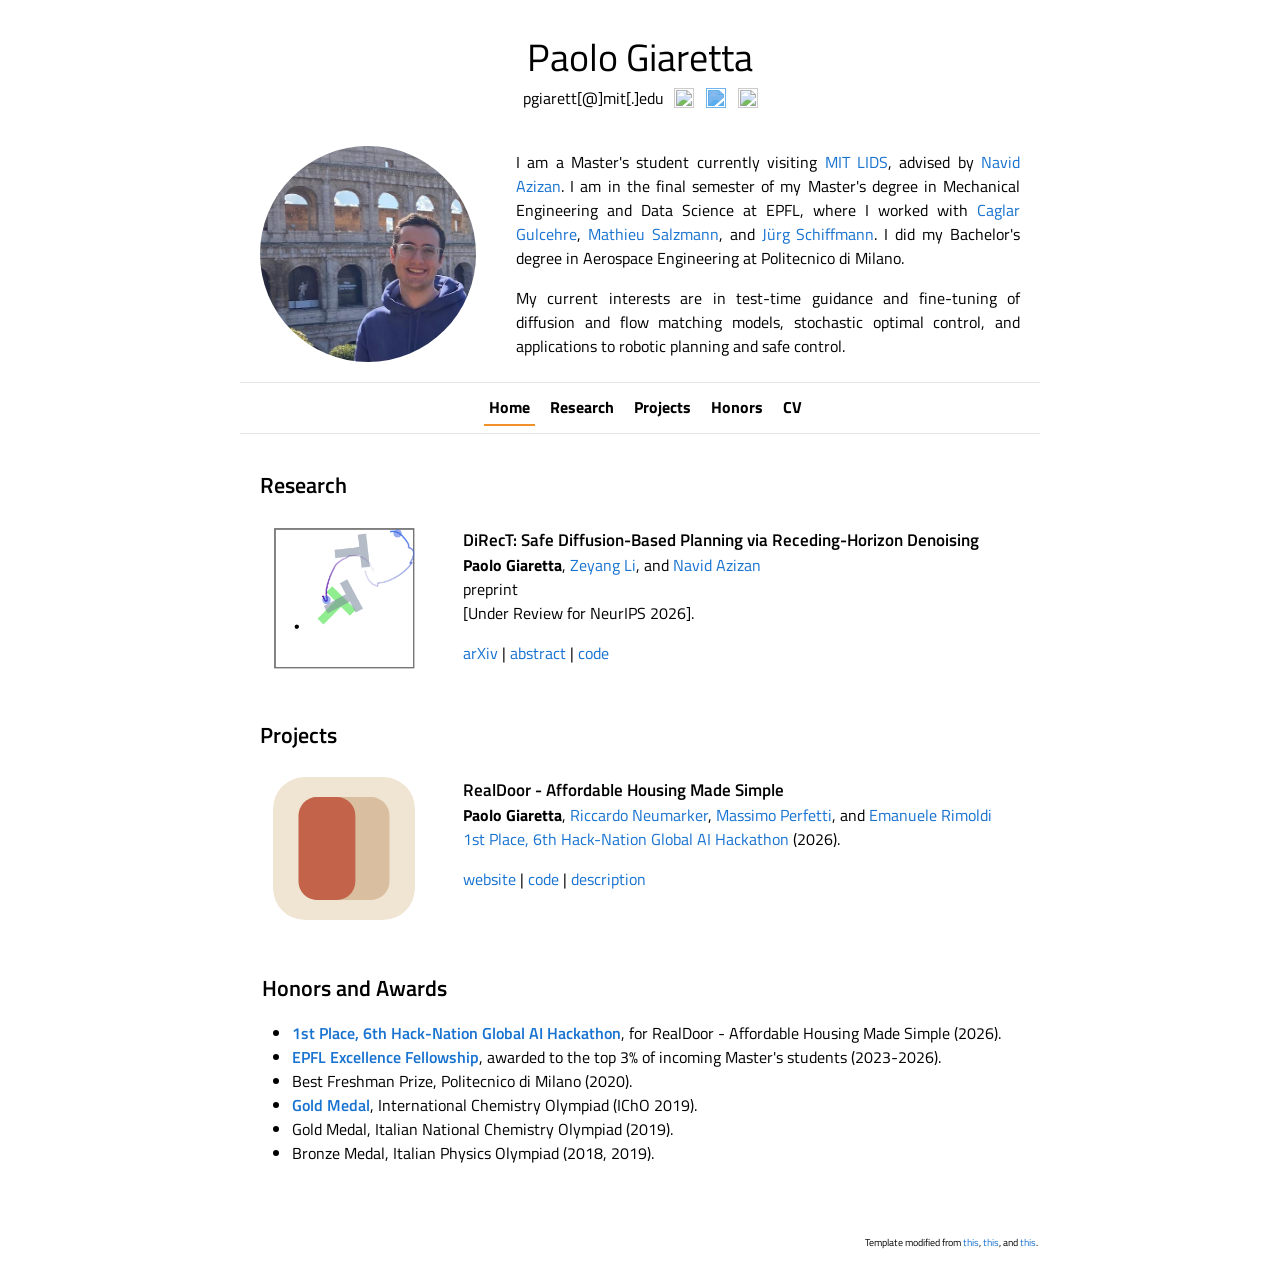
==== index.html @ bb40acdf "Added Projects instead of Homeworks; added the RealDoor project." ====
<!DOCTYPE HTML PUBLIC "-//W3C//DTD HTML 4.01 Transitional//EN">
<html>

<head>
  <meta name="generator" content="HTML Tidy for Linux/x86 (vers 11 February 2007), see www.w3.org">
  <link rel="icon" type="image/x-icon" href="images/hexagon.ico?v=2">
  <script type="text/javascript" src="js/gtag.js"></script>
  <script type="text/javascript" src="js/hidebib.js"></script>
  <title>Paolo Giaretta</title>
  <meta http-equiv="Content-Type" content="text/html; charset=utf-8">
  <link href="css/styles.css?v=2" rel="stylesheet" type="text/css">
  <link href="css/narrow_main.css?v=2" rel="stylesheet" type="text/css">
  <link href='https://fonts.googleapis.com/css?family=Titillium+Web:400,600,400italic,600italic,300,300italic' rel='stylesheet' type='text/css'>
</head>

<body>
<table style="width:100%;max-width:840px;" border="0" align="center" cellspacing="0" cellpadding="20">
  <tr><td>

<section class="home" id="home">
<table class="hero-table" align="center" border="0" cellspacing="0" cellpadding="20">
  <p class="hero-header" width="100%" align="center">
    <pageheading>Paolo Giaretta</pageheading><br>
    <span class="contact-row">
      <font id="email" style="display:inline;">
        pgiarett[@]mit[.]edu
      </font>
      <span class="contact-links">
        <a href="https://github.com/GiarettaPaolo" target="_blank" aria-label="GitHub">
          <img class="contact-icon" src="https://cdn.simpleicons.org/github/181717" alt="GitHub">
        </a>
        <a href="https://www.linkedin.com/in/paologiaretta/" target="_blank" aria-label="LinkedIn">
          <img class="contact-icon" src="https://cdn.jsdelivr.net/npm/simple-icons@v13/icons/linkedin.svg" alt="LinkedIn">
        </a>
        <a href="https://scholar.google.com/citations?user=9UGtLK4AAAAJ&amp;hl=en&amp;inst=4757196112871156912&amp;oi=ao" target="_blank" aria-label="Google Scholar">
          <img class="contact-icon" src="https://cdn.simpleicons.org/googlescholar/4285F4" alt="Google Scholar">
        </a>
      </span>
    </span>
  </p>
  <tr>
    <td width="32%" valign="middle" align="center">
      <div class="hero-side">
        <div class="avatar" role="img" aria-label="Paolo Giaretta"></div>
        <div class="hero-links-mobile">
          <a href="https://github.com/GiarettaPaolo" target="_blank" aria-label="GitHub">
            <img class="contact-icon" src="https://cdn.simpleicons.org/github/181717" alt="GitHub">
          </a>
          <a href="https://www.linkedin.com/in/paologiaretta/" target="_blank" aria-label="LinkedIn">
            <img class="contact-icon" src="https://cdn.jsdelivr.net/npm/simple-icons@v13/icons/linkedin.svg" alt="LinkedIn">
          </a>
          <a href="https://scholar.google.com/citations?user=9UGtLK4AAAAJ&amp;hl=en&amp;inst=4757196112871156912&amp;oi=ao" target="_blank" aria-label="Google Scholar">
            <img class="contact-icon" src="https://cdn.simpleicons.org/googlescholar/4285F4" alt="Google Scholar">
          </a>
        </div>
      </div>
    </td>
    <td class="hero-copy" width="68%" valign="middle" align="justify">
      <p>I am a Master's student currently visiting <a href="https://lids.mit.edu/" target="_blank">MIT LIDS</a>, advised by <a href="https://azizan.mit.edu/index.html" target="_blank">Navid Azizan</a>. I am in the final semester of my Master's degree in Mechanical Engineering and Data Science at EPFL, where I worked with <a href="https://www.caglar.ai/" target="_blank">Caglar Gulcehre</a>, <a href="https://scholar.google.com/citations?user=n-B0jr4AAAAJ&amp;hl=en&amp;inst=4757196112871156912" target="_blank">Mathieu Salzmann</a>, and <a href="https://scholar.google.com/citations?user=UR7U7YkAAAAJ&amp;hl=de&amp;inst=4757196112871156912" target="_blank">Jürg Schiffmann</a>. I did my Bachelor's degree in Aerospace Engineering at Politecnico di Milano.</p>
      <p>My current interests are in test-time guidance and fine-tuning of diffusion and flow matching models, stochastic optimal control, and applications to robotic planning and safe control.</p>
    </td>
  </tr>
</table>
</section>

<div id="navbar_outer">
<div id="navbar_tab">
<ul id="navbar">
  <li><a class="home_nav active" href="#home" onclick="make_active('home')">Home</a></li>
  <li><a class="research_nav" href="#research" onclick="make_active('research')">Research</a></li>
  <li><a class="projects_nav" href="#projects" onclick="make_active('projects')">Projects</a></li>
  <li><a class="honor_nav" href="#honor" onclick="make_active('honor')">Honors</a></li>
  <li><a href="https://raw.githubusercontent.com/GiarettaPaolo/CV/main/main.pdf" target="_blank">CV</a></li>
</ul></div></div>
<br>

<section class="research" id="research">
<table width="100%" align="center" border="0" cellspacing="0" cellpadding="10">
  <tr><td><sectionheading>&nbsp;&nbsp;Research</sectionheading></td></tr>
</table>
<table width="100%" align="center" border="0" cellspacing="0" cellpadding="15">
  <tr class="project-entry">
    <td class="project-media-cell" width="26%" valign="top" align="center">
      <a class="project-visual" href="https://arxiv.org/abs/2606.15359" target="_blank" aria-label="DiRecT visual preview">
        <img class="project-visual-image" src="research/direct/direct-pusht-still.png" data-still-src="research/direct/direct-pusht-still.png" data-hover-src="research/direct/direct-pusht-hover.gif" alt="DiRecT Push-T rollout preview">
      </a>
    </td>
    <td class="project-copy-cell" width="74%" valign="top">
      <p>
        <heading id="DiRecT">DiRecT: Safe Diffusion-Based Planning via Receding-Horizon Denoising</heading><br>
        <b>Paolo Giaretta</b>, <a href="https://scholar.google.com/citations?hl=en&amp;user=gksmrPsAAAAJ&amp;inst=4757196112871156912" target="_blank">Zeyang Li</a>, and <a href="https://azizan.mit.edu/index.html" target="_blank">Navid Azizan</a><br>
        preprint<br>
        [Under Review for NeurIPS 2026].
      </p>
      <div class="paper" id="direct">
        <a href="https://arxiv.org/abs/2606.15359" target="_blank">arXiv</a> |
        <a href="javascript:toggleblock('direct_abs')">abstract</a> |
        <a href="https://github.com/azizanlab/DiRecT" target="_blank">code</a>
        <p align="justify">
          <i id="direct_abs" style="display:none;">Diffusion models have emerged as powerful tools for planning and control by learning multimodal distributions over actions and trajectories. Yet reliable inference-time safety enforcement remains a key barrier to their deployment in safety-critical tasks. Existing approaches typically project each denoising iterate onto the feasible set, even though constraints are defined only on the final clean trajectory. Enforcing feasibility on noisy intermediate samples can therefore overconstrain the sampling dynamics, substantially degrading sample quality. To address this limitation, we introduce DiRecT (Diffusion-based planning via Receding-horizon denoising with Terminal constraints), a training-free algorithm for constrained sampling from diffusion models via stochastic optimal control (SOC). DiRecT enforces constraints only on the final clean sample, avoiding unnecessary restrictions on the intermediate denoising dynamics. Inspired by model predictive control, we derive a principled receding-horizon surrogate for the otherwise intractable constrained SOC formulation, yielding an efficient algorithm that cleanly separates stochastic denoising from constraint satisfaction, progressively steering samples toward feasible final trajectories without distorting the learned diffusion dynamics. Furthermore, DiRecT is highly flexible: it can leverage off-the-shelf or domain-specific optimizers, incorporate priors over environment dynamics, and optimize additional soft rewards. Extensive experiments on safe planning benchmarks demonstrate that DiRecT substantially improves deployment safety and task performance over existing diffusion-based planning baselines.</i>
        </p>
      </div>
    </td>
  </tr>
</table>
</section>

<br>
<section class="projects" id="projects">
<table width="100%" align="center" border="0" cellspacing="0" cellpadding="10">
  <tr><td><sectionheading>&nbsp;&nbsp;Projects</sectionheading></td></tr>
</table>
<table width="100%" align="center" border="0" cellspacing="0" cellpadding="15">
  <tr class="project-entry">
    <td class="project-media-cell" width="26%" valign="top" align="center">
      <a class="project-visual realdoor-visual" href="https://realdoor-boston.vercel.app/" target="_blank" aria-label="Visit the RealDoor website">
        <img class="project-visual-image" src="images/realdoor-logo.svg" data-still-src="images/realdoor-logo.svg" data-hover-src="images/realdoor-demo-hover.gif?v=3" alt="RealDoor demo preview">
      </a>
    </td>
    <td class="project-copy-cell" width="74%" valign="top">
      <p>
        <heading id="RealDoor">RealDoor - Affordable Housing Made Simple</heading><br>
        <b>Paolo Giaretta</b>,
        <a href="https://github.com/RiccardoN4" target="_blank">Riccardo Neumarker</a>,
        <a href="https://github.com/Chefcurry4" target="_blank">Massimo Perfetti</a>, and
        <a href="https://github.com/EmaRimoldi" target="_blank">Emanuele Rimoldi</a><br>
        <a href="https://www.linkedin.com/posts/hack-nation_%F0%9D%97%AA%F0%9D%97%B2-%F0%9D%97%B5%F0%9D%97%AE%F0%9D%98%83%F0%9D%97%B2-%F0%9D%97%BC%F0%9D%98%82%F0%9D%97%BF-%F0%9D%98%84%F0%9D%97%B6%F0%9D%97%BB%F0%9D%97%BB%F0%9D%97%B2%F0%9D%97%BF%F0%9D%98%80-24-hours-activity-7490023833358360576-epKP" target="_blank">1st Place, 6th Hack-Nation Global AI Hackathon</a> (2026).
      </p>
      <div class="paper" id="realdoor">
        <a href="https://realdoor-boston.vercel.app/" target="_blank">website</a> |
        <a href="https://github.com/GiarettaPaolo/realdoor-challenge" target="_blank">code</a> |
        <a href="javascript:toggleblock('realdoor_desc')">description</a>
        <p align="justify">
          <i id="realdoor_desc" style="display:none;">Affordable housing is already scarce: nationwide, only <a href="https://nlihc.org/gap" target="_blank">35 affordable and available rental homes exist for every 100 extremely low-income renter households</a>, and just <a href="https://www.cbpp.org/research/housing/funding-limitations-create-widespread-unmet-need-for-rental-assistance" target="_blank">one in four eligible renter households receives federal rental assistance</a>. Even when opportunities exist, families can miss them because applications are buried under confusing requirements and paperwork.<br><strong>RealDoor</strong> clears that paper wall. Applicants upload what they have, confirm information extracted with traceable evidence, get cited answers about program rules, catch missing or expired documents early, and export a review-ready packet. AI reads, explains, and prepares; applicants stay in control, and qualified people make eligibility decisions.</i>
        </p>
      </div>
    </td>
  </tr>
</table>
</section>

<br>
<section class="honor" id="honor">
<table width="100%" align="center" border="0" cellpadding="10">
  <tr><td>
    <sectionheading>&nbsp;&nbsp;Honors and Awards</sectionheading>
    <ul>
      <li><a href="https://www.linkedin.com/posts/hack-nation_%F0%9D%97%AA%F0%9D%97%B2-%F0%9D%97%B5%F0%9D%97%AE%F0%9D%98%83%F0%9D%97%B2-%F0%9D%97%BC%F0%9D%98%82%F0%9D%97%BF-%F0%9D%98%84%F0%9D%97%B6%F0%9D%97%BB%F0%9D%97%BB%F0%9D%97%B2%F0%9D%97%BF%F0%9D%98%80-24-hours-activity-7490023833358360576-epKP" target="_blank"><strong>1st Place, 6th Hack-Nation Global AI Hackathon</strong></a>, for RealDoor - Affordable Housing Made Simple (2026).</li>
      <li><a href="https://www.epfl.ch/education/master/master-excellence-fellowships/" target="_blank"><strong>EPFL Excellence Fellowship</strong></a>, awarded to the top 3% of incoming Master's students (2023-2026).</li>
      <li>Best Freshman Prize, Politecnico di Milano (2020).</li>
      <li><a href="https://www.icho-official.org/results/results.php?id=51&amp;year=2019" target="_blank"><strong>Gold Medal</strong></a>, International Chemistry Olympiad (IChO 2019).</li>
      <li>Gold Medal, Italian National Chemistry Olympiad (2019).</li>
      <li>Bronze Medal, Italian Physics Olympiad (2018, 2019).</li>
    </ul>
  </td></tr>
</table>
</section>

<table width="100%" align="center" border="0" cellspacing="0" cellpadding="2">
  <tr><td><br><p align="right"><font size="1.5">
    Template modified from <a href="https://youngjae-min.github.io/">this</a>, <a href="http://www.cs.berkeley.edu/~barron/">this</a>, and <a href="https://www.cs.cmu.edu/~dpathak/">this</a>.
  </font></p></td></tr>
</table>

  </td></tr>
</table>

<script src="js/project-preview.js?v=2"></script>
<script src="js/navscroll.js"></script>
</body>

</html>
---- css/styles.css ----
/* Design Credits: Jon Barron and Abhishek Kar and Saurabh Gupta*/
  a {
  color: #1772d0;
  text-decoration:none;
  }
  a:focus, a:hover {
  color: #f09228;
  text-decoration:none;
  }
  body,td,th {
    font-family: 'Titillium Web', Verdana, Helvetica, sans-serif;
    font-size: 16px;
    font-weight: 400
  }
  heading {
    font-family: 'Titillium Web', Verdana, Helvetica, sans-serif;
    font-size: 17px; /* 19 */
    font-weight: 600 /* 1000 */
  }
  strong {
    font-family: 'Titillium Web', Verdana, Helvetica, sans-serif;
    font-size: 16px;
    font-weight: 600 /* 800 */
  }
  strongred {
    font-family: 'Titillium Web', Verdana, Helvetica, sans-serif;
    color: 'red' ;
    font-size: 16px
  }
  sectionheading {
    font-family: 'Titillium Web', Verdana, Helvetica, sans-serif;
    font-size: 22px;
    font-weight: 600
  }
  pageheading {
    font-family: 'Titillium Web', Verdana, Helvetica, sans-serif;
    font-size: 38px;
    font-weight: 400
  }
  #navbar_outer {
    padding: 7px;
    border: 1px solid #e7e7e7;
    border-left: none;
    border-right: none;
    background-color: white; /*#f3f3f3; */
    overflow: hidden;
    position: -webkit-sticky; /* Safari */
    position: sticky;
    top: 0;
    z-index: 999999;
  }
  #navbar_tab {
    display: table;   /* Allow the centering to work */
    margin: 0 auto;
  }
  #navbar {
    list-style-type: none;
    margin: 0;
    padding: 0;
  }
  #navbar li {
    float: left;
  }
  #navbar li a {
    display: block;
    color: black; /*#666;*/
    text-align: center;
    padding: 5px;
    margin: 0 0 0 10px;
    text-decoration: none;
    font-weight: 700;
  }
  #navbar li a:hover {
      color: #f09228;
  }
  .active {
      border-bottom: 2px solid #f09228;
  }
  .ImageBorder
  {
      border-width: 1px;
      border-color: Black;
  }
  .one {
      display: block;
      position: relative;
  }
  .two {
      position: absolute;
      width: 100%;
      transition: opacity .2s ease-in-out;
      -moz-transition: opacity .2s ease-in-out;
      -webkit-transition: opacity .2s ease-in-out;
  }
  .default_image {
      transition: opacity .2s ease-in-out;
      -moz-transition: opacity .2s ease-in-out;
      -webkit-transition: opacity .2s ease-in-out;
  }

  .project-visual {
      display: block;
      width: 80%;
      max-width: 160px;
      aspect-ratio: 1 / 1;
      margin: 0 auto;
      overflow: hidden;
      background-color: #f7f7f7;
  }

  .project-media-cell {
      vertical-align: top;
  }

  .project-visual.realdoor-visual {
      background-color: transparent;
      border-radius: 22%;
  }

  .project-visual.realdoor-visual:hover,
  .project-visual.realdoor-visual:focus {
      border-radius: 0;
  }

  .project-visual-image {
      display: block;
      width: 100%;
      height: 100%;
      object-fit: cover;
  }

/* Circular avatar that crops and centers the face */
.avatar {
  width: 100%;
  max-width: 240px;
  aspect-ratio: 1 / 1;
  border-radius: 50%;
  overflow: hidden;
  margin: 0 auto; /* center horizontally */
  display: block;
  background-image: url('../images/profile.png');
  background-repeat: no-repeat;
  background-size: 100% auto; /* enlarge enough to allow left-right panning */
  background-position: 70% 45%;
}
.avatar img {
  display: none;
}

.hero-side {
  display: flex;
  flex-direction: column;
  align-items: center;
  gap: 14px;
}

.hero-identity {
  text-align: center;
}

.hero-links-mobile {
  display: none;
}

.contact-row {
  display: inline-flex;
  align-items: center;
  gap: 10px;
  flex-wrap: nowrap;
  justify-content: center;
}

.contact-links {
  display: inline-flex;
  align-items: center;
  gap: 12px;
  flex-wrap: nowrap;
  white-space: nowrap;
}

.contact-links a {
  display: inline-flex;
  align-items: center;
  justify-content: center;
}

.hero-links-mobile a {
  display: inline-flex;
  align-items: center;
  justify-content: center;
}

.contact-icon {
  width: 20px;
  height: 20px;
  opacity: 0.82;
  transition: opacity 0.2s ease-in-out, transform 0.2s ease-in-out;
}

a[aria-label="LinkedIn"] .contact-icon {
  filter: invert(32%) sepia(98%) saturate(1235%) hue-rotate(181deg) brightness(93%) contrast(97%);
}

.contact-links a:hover .contact-icon,
.contact-links a:focus .contact-icon {
  opacity: 1;
  transform: translateY(-1px);
}
---- css/narrow_main.css ----
@media only screen and (max-width:799px) {
      td {
          display: table-row;
          width: 99%;
      }
      img:not(.contact-icon):not(.project-visual-image) {
          width: 49%;
          min-width: 299px;
          align: middle;
      }
      .project-visual {
          width: 120px;
          min-width: 0;
          max-width: none;
      }
      .project-visual-image {
          width: 100%;
          height: 100%;
          min-width: 0;
      }
      .project-entry {
          display: block;
      }
      .project-media-cell {
          display: block;
          float: left;
          width: auto !important;
          padding: 0 14px 8px 0;
          margin: 0;
      }
      .project-copy-cell {
          display: block;
          width: auto !important;
          padding-left: 0;
          padding-right: 0;
      }
      .project-copy-cell p:first-child {
          margin-top: 0;
      }
      .hero-table td {
          display: block;
          width: 100%;
          padding-left: 0;
          padding-right: 0;
      }
      .hero-header .contact-row {
          display: flex;
          justify-content: center;
      }
      .hero-header .contact-links {
          display: none;
      }
      .hero-side {
          flex-direction: row;
          align-items: center;
          justify-content: center;
          gap: 20px;
          width: fit-content;
          margin: 0 auto;
      }
      .hero-links-mobile {
          display: flex;
          flex-direction: column;
          align-items: center;
          justify-content: center;
          gap: 14px;
      }
      .contact-icon {
          min-width: 0;
          width: 20px;
      }
      .avatar {
          max-width: 150px;
          flex: 0 0 150px;
      }
      .hero-copy {
          padding-top: 16px;
      }
  }
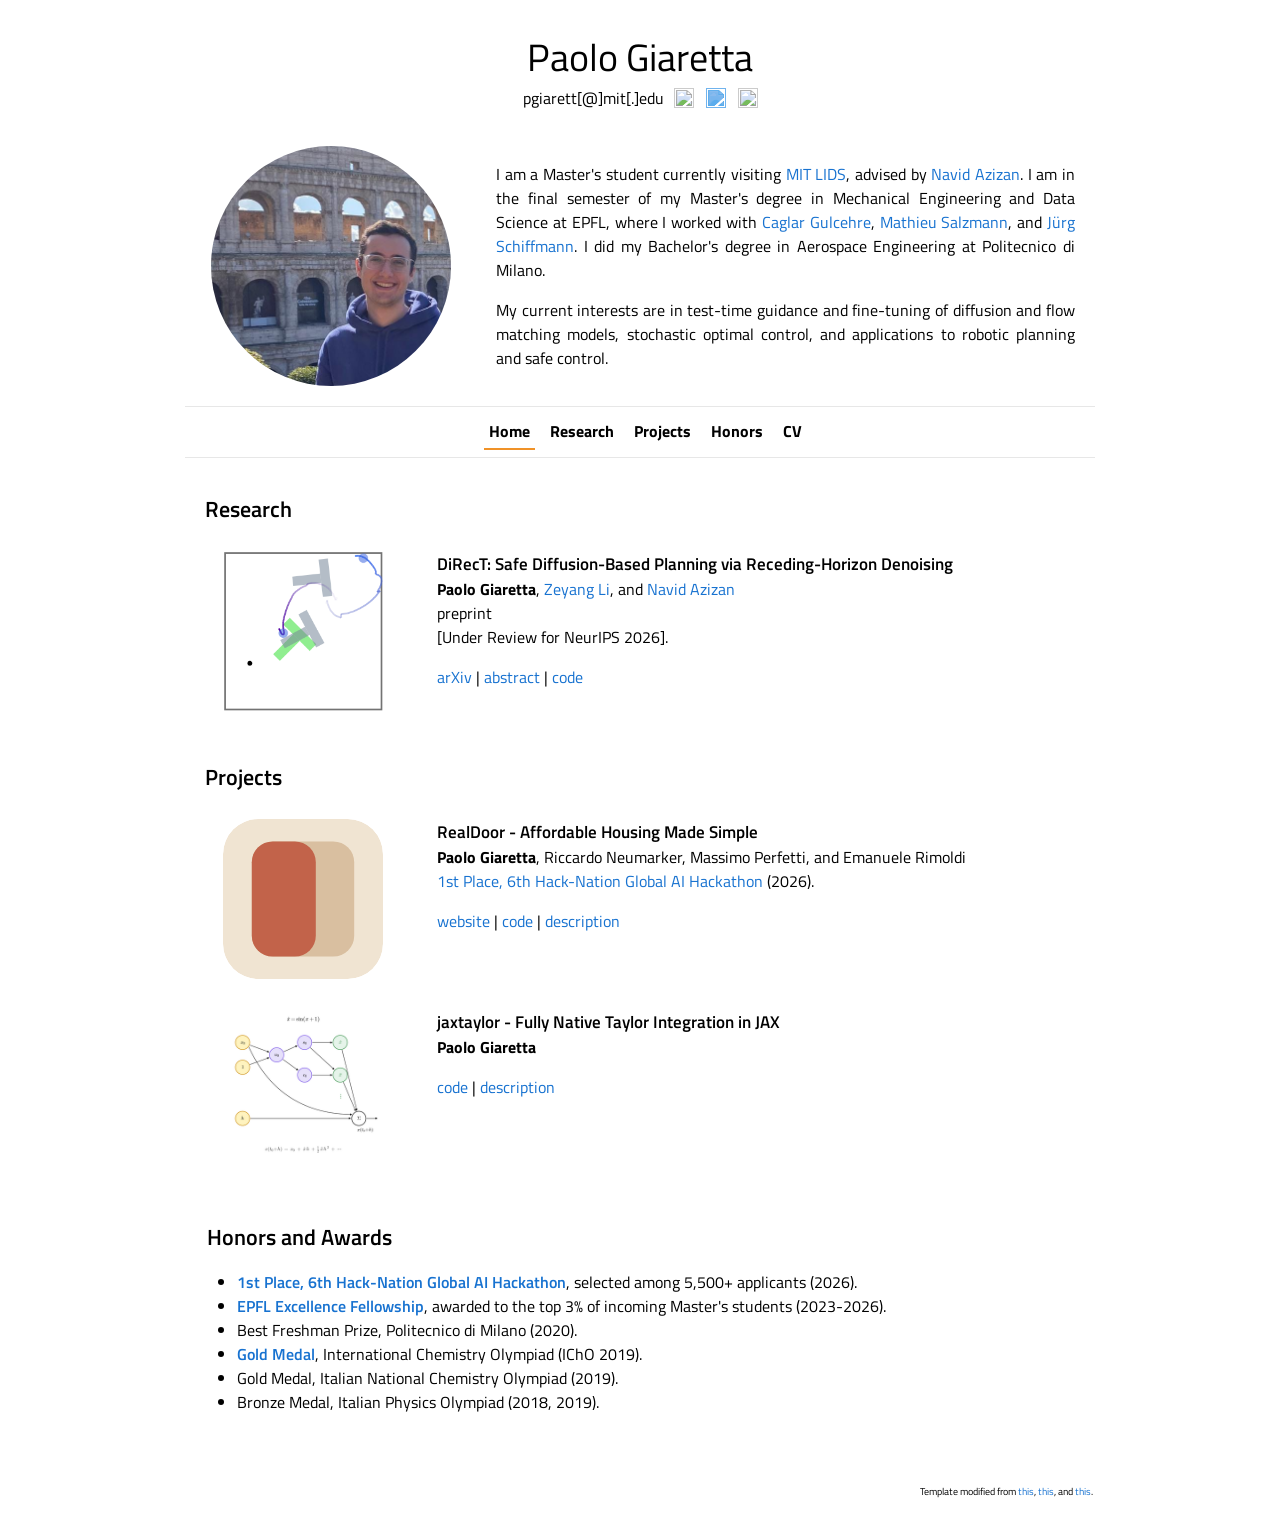
==== commit 36372373: "Added jaxtaylor project" ====
--- a/index.html
+++ b/index.html
@@ -14,7 +14,7 @@
 </head>
 
 <body>
-<table style="width:100%;max-width:840px;" border="0" align="center" cellspacing="0" cellpadding="20">
+<table style="width:100%;max-width:950px;" border="0" align="center" cellspacing="0" cellpadding="20">
   <tr><td>
 
 <section class="home" id="home">
@@ -121,9 +121,9 @@
       <p>
         <heading id="RealDoor">RealDoor - Affordable Housing Made Simple</heading><br>
         <b>Paolo Giaretta</b>,
-        <a href="https://github.com/RiccardoN4" target="_blank">Riccardo Neumarker</a>,
-        <a href="https://github.com/Chefcurry4" target="_blank">Massimo Perfetti</a>, and
-        <a href="https://github.com/EmaRimoldi" target="_blank">Emanuele Rimoldi</a><br>
+        Riccardo Neumarker,
+        Massimo Perfetti, and
+        Emanuele Rimoldi<br>
         <a href="https://www.linkedin.com/posts/hack-nation_%F0%9D%97%AA%F0%9D%97%B2-%F0%9D%97%B5%F0%9D%97%AE%F0%9D%98%83%F0%9D%97%B2-%F0%9D%97%BC%F0%9D%98%82%F0%9D%97%BF-%F0%9D%98%84%F0%9D%97%B6%F0%9D%97%BB%F0%9D%97%BB%F0%9D%97%B2%F0%9D%97%BF%F0%9D%98%80-24-hours-activity-7490023833358360576-epKP" target="_blank">1st Place, 6th Hack-Nation Global AI Hackathon</a> (2026).
       </p>
       <div class="paper" id="realdoor">
@@ -131,7 +131,27 @@
         <a href="https://github.com/GiarettaPaolo/realdoor-challenge" target="_blank">code</a> |
         <a href="javascript:toggleblock('realdoor_desc')">description</a>
         <p align="justify">
-          <i id="realdoor_desc" style="display:none;">Affordable housing is already scarce: nationwide, only <a href="https://nlihc.org/gap" target="_blank">35 affordable and available rental homes exist for every 100 extremely low-income renter households</a>, and just <a href="https://www.cbpp.org/research/housing/funding-limitations-create-widespread-unmet-need-for-rental-assistance" target="_blank">one in four eligible renter households receives federal rental assistance</a>. Even when opportunities exist, families can miss them because applications are buried under confusing requirements and paperwork.<br><strong>RealDoor</strong> clears that paper wall. Applicants upload what they have, confirm information extracted with traceable evidence, get cited answers about program rules, catch missing or expired documents early, and export a review-ready packet. AI reads, explains, and prepares; applicants stay in control, and qualified people make eligibility decisions.</i>
+          <i id="realdoor_desc" style="display:none;">Affordable housing is already scarce: nationwide, only <a href="https://nlihc.org/gap" target="_blank">35 affordable and available rental homes exist for every 100 extremely low-income renter households</a>, and just <a href="https://www.cbpp.org/research/housing/funding-limitations-create-widespread-unmet-need-for-rental-assistance" target="_blank">one in four eligible renter households receives federal rental assistance</a>. Even when opportunities exist, families can miss them because applications are buried under confusing requirements and paperwork. <strong>RealDoor</strong> clears that paper wall. Applicants upload what they have, confirm information extracted with traceable evidence, get cited answers about program rules, catch missing or expired documents early, and export a review-ready packet. AI reads, explains, and prepares; applicants stay in control, and qualified people make eligibility decisions.</i>
+        </p>
+      </div>
+    </td>
+  </tr>
+  <tr class="project-entry">
+    <td class="project-media-cell" width="26%" valign="top" align="center">
+      <a class="project-visual jaxtaylor-visual" href="https://github.com/GiarettaPaolo/jaxtaylor" target="_blank" aria-label="View the jaxtaylor repository on GitHub">
+        <img class="project-visual-image" src="images/jaxtaylor-graph.png" data-still-src="images/jaxtaylor-graph.png" data-hover-src="images/jaxtaylor-demo-hover.gif?v=2" alt="Taylor step computational graph for x' = sin(x+1)">
+      </a>
+    </td>
+    <td class="project-copy-cell" width="74%" valign="top">
+      <p>
+        <heading id="jaxtaylor">jaxtaylor - Fully Native Taylor Integration in JAX</heading><br>
+        <b>Paolo Giaretta</b>
+      </p>
+      <div class="paper" id="jaxtaylor_links">
+        <a href="https://github.com/GiarettaPaolo/jaxtaylor" target="_blank">code</a> |
+        <a href="javascript:toggleblock('jaxtaylor_desc')">description</a>
+        <p align="justify">
+          <i id="jaxtaylor_desc" style="display:none;"><strong>jaxtaylor</strong> is a native JAX high-order adaptive Taylor ODE integrator that reimplements the algorithm of <a href="https://github.com/bluescarni/heyoka" target="_blank">heyoka</a> (bit-exact step size) as a first-class JAX primitive, fully composable with <code>jit</code>, <code>vmap</code>, and <code>grad</code> without leaving JAX. Eager calls hit a compiled C kernel, <code>jit</code> lowers to an FFI custom call, <code>vmap</code> maps to a SIMD-across-batch kernel, and differentiation integrates the variational system on the same machinery &mdash; one entry point, no user-facing knobs. It is faster than heyoka on CPU in every regime measured, and batched integrations of small systems auto-route to a fused per-trajectory CUDA kernel that runs the whole adaptive loop in a single launch. It also ships event detection with Taylor-polynomial root isolation and a drop-in reimplementation of the <a href="https://github.com/bluescarni/heyoka.py" target="_blank">heyoka.py</a> API.</i>
         </p>
       </div>
     </td>
@@ -145,7 +165,7 @@
   <tr><td>
     <sectionheading>&nbsp;&nbsp;Honors and Awards</sectionheading>
     <ul>
-      <li><a href="https://www.linkedin.com/posts/hack-nation_%F0%9D%97%AA%F0%9D%97%B2-%F0%9D%97%B5%F0%9D%97%AE%F0%9D%98%83%F0%9D%97%B2-%F0%9D%97%BC%F0%9D%98%82%F0%9D%97%BF-%F0%9D%98%84%F0%9D%97%B6%F0%9D%97%BB%F0%9D%97%BB%F0%9D%97%B2%F0%9D%97%BF%F0%9D%98%80-24-hours-activity-7490023833358360576-epKP" target="_blank"><strong>1st Place, 6th Hack-Nation Global AI Hackathon</strong></a>, for RealDoor - Affordable Housing Made Simple (2026).</li>
+      <li><a href="https://www.linkedin.com/posts/hack-nation_%F0%9D%97%AA%F0%9D%97%B2-%F0%9D%97%B5%F0%9D%97%AE%F0%9D%98%83%F0%9D%97%B2-%F0%9D%97%BC%F0%9D%98%82%F0%9D%97%BF-%F0%9D%98%84%F0%9D%97%B6%F0%9D%97%BB%F0%9D%97%BB%F0%9D%97%B2%F0%9D%97%BF%F0%9D%98%80-24-hours-activity-7490023833358360576-epKP" target="_blank"><strong>1st Place, 6th Hack-Nation Global AI Hackathon</strong></a>, selected among 5,500+ applicants (2026).</li>
       <li><a href="https://www.epfl.ch/education/master/master-excellence-fellowships/" target="_blank"><strong>EPFL Excellence Fellowship</strong></a>, awarded to the top 3% of incoming Master's students (2023-2026).</li>
       <li>Best Freshman Prize, Politecnico di Milano (2020).</li>
       <li><a href="https://www.icho-official.org/results/results.php?id=51&amp;year=2019" target="_blank"><strong>Gold Medal</strong></a>, International Chemistry Olympiad (IChO 2019).</li>
--- a/css/styles.css
+++ b/css/styles.css
@@ -120,6 +120,10 @@
   .project-visual.realdoor-visual:hover,
   .project-visual.realdoor-visual:focus {
       border-radius: 0;
+  }
+
+  .project-visual.jaxtaylor-visual {
+      background-color: transparent;
   }
 
   .project-visual-image {
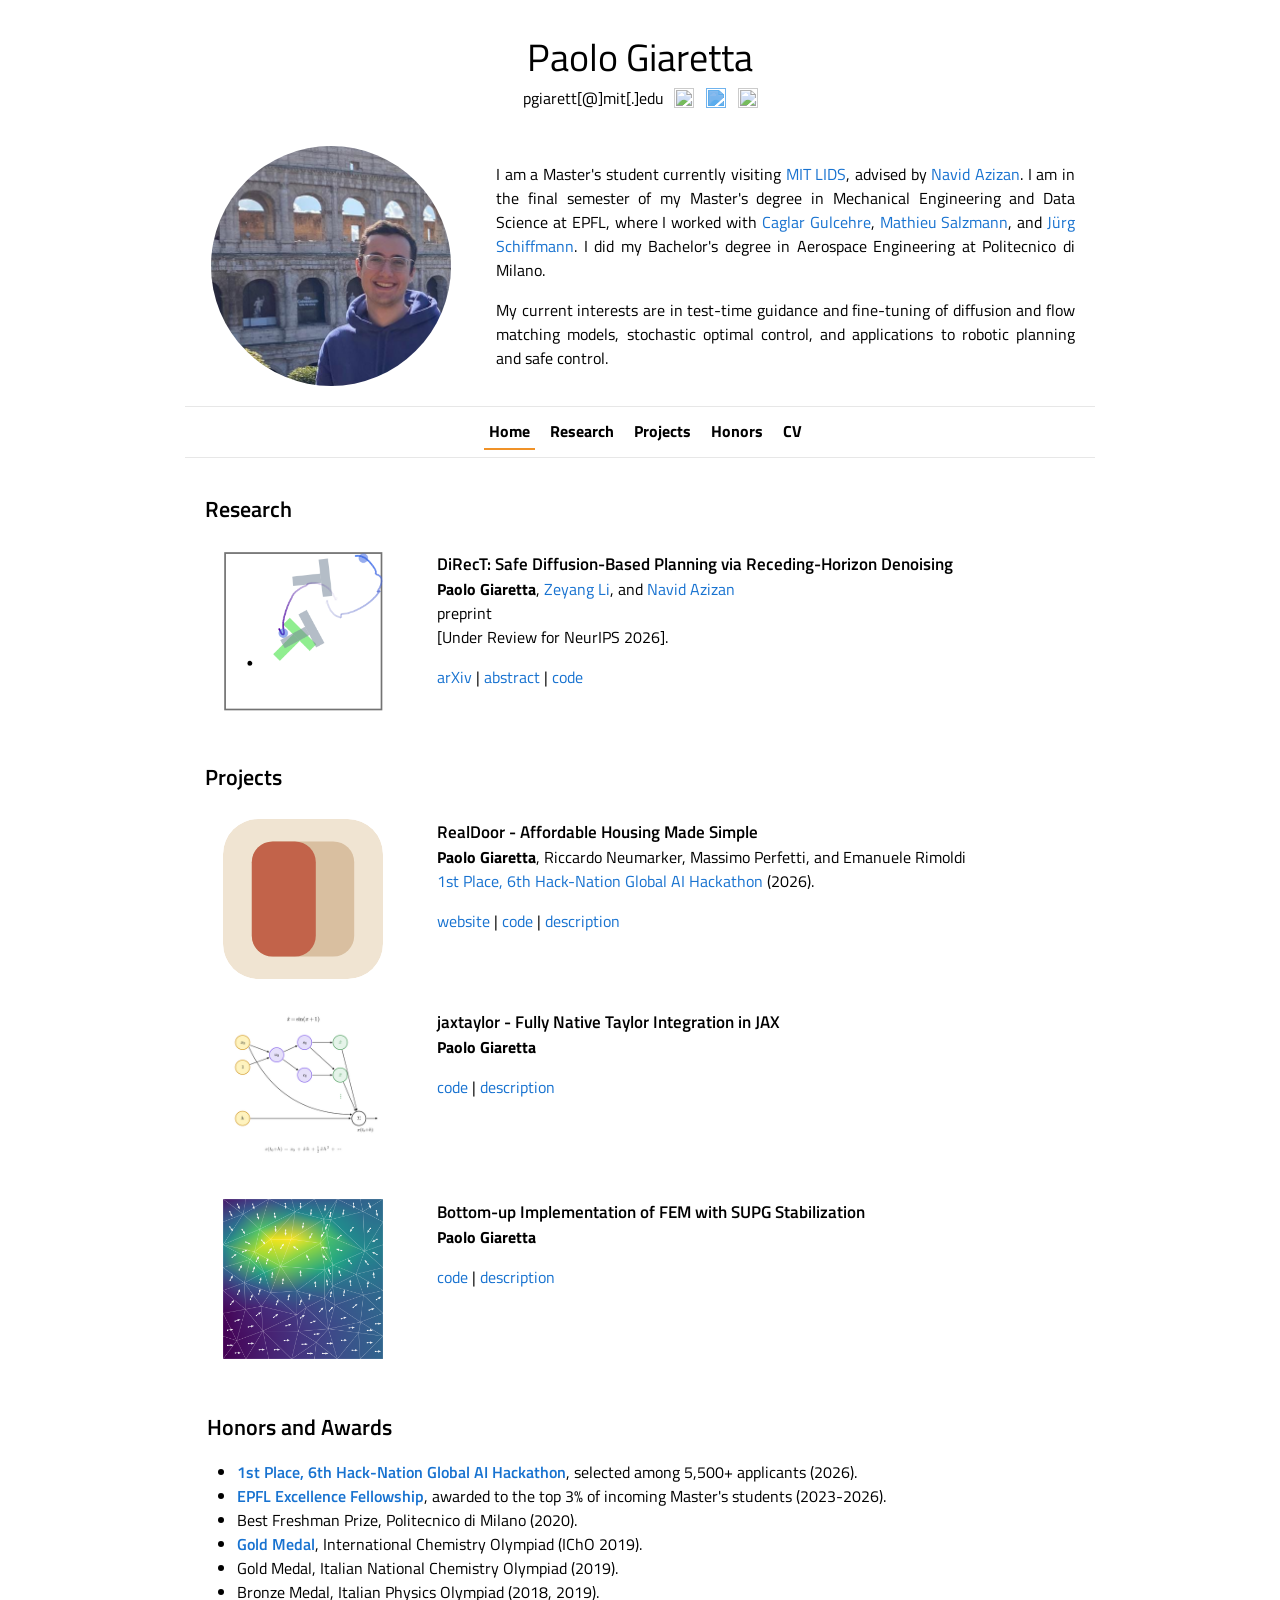
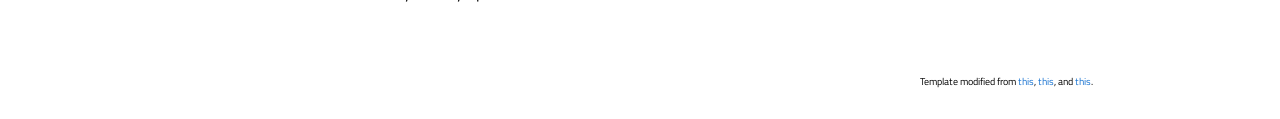
==== commit 330027d3: "Added the river-pollution project" ====
--- a/index.html
+++ b/index.html
@@ -114,7 +114,7 @@
   <tr class="project-entry">
     <td class="project-media-cell" width="26%" valign="top" align="center">
       <a class="project-visual realdoor-visual" href="https://realdoor-boston.vercel.app/" target="_blank" aria-label="Visit the RealDoor website">
-        <img class="project-visual-image" src="images/realdoor-logo.svg" data-still-src="images/realdoor-logo.svg" data-hover-src="images/realdoor-demo-hover.gif?v=3" alt="RealDoor demo preview">
+        <img class="project-visual-image" src="images/realdoor-logo.svg?v=3" data-still-src="images/realdoor-logo.svg?v=3" data-hover-src="images/realdoor-demo-hover.gif?v=3" alt="RealDoor demo preview">
       </a>
     </td>
     <td class="project-copy-cell" width="74%" valign="top">
@@ -152,6 +152,26 @@
         <a href="javascript:toggleblock('jaxtaylor_desc')">description</a>
         <p align="justify">
           <i id="jaxtaylor_desc" style="display:none;"><strong>jaxtaylor</strong> is a native JAX high-order adaptive Taylor ODE integrator that reimplements the algorithm of <a href="https://github.com/bluescarni/heyoka" target="_blank">heyoka</a> (bit-exact step size) as a first-class JAX primitive, fully composable with <code>jit</code>, <code>vmap</code>, and <code>grad</code> without leaving JAX. Eager calls hit a compiled C kernel, <code>jit</code> lowers to an FFI custom call, <code>vmap</code> maps to a SIMD-across-batch kernel, and differentiation integrates the variational system on the same machinery &mdash; one entry point, no user-facing knobs. It is faster than heyoka on CPU in every regime measured, and batched integrations of small systems auto-route to a fused per-trajectory CUDA kernel that runs the whole adaptive loop in a single launch. It also ships event detection with Taylor-polynomial root isolation and a drop-in reimplementation of the <a href="https://github.com/bluescarni/heyoka.py" target="_blank">heyoka.py</a> API.</i>
+        </p>
+      </div>
+    </td>
+  </tr>
+  <tr class="project-entry">
+    <td class="project-media-cell" width="26%" valign="top" align="center">
+      <a class="project-visual river-pollution-visual" href="https://github.com/GiarettaPaolo/river-pollution" target="_blank" aria-label="View the river-pollution repository on GitHub">
+        <img class="project-visual-image" src="images/river-pollution-thumbnail.png" data-still-src="images/river-pollution-thumbnail.png" data-hover-src="images/river-pollution-pde-hover.png" alt="Finite element mesh with pollutant concentration field and velocity arrows">
+      </a>
+    </td>
+    <td class="project-copy-cell" width="74%" valign="top">
+      <p>
+        <heading id="river-pollution">Bottom-up Implementation of FEM with SUPG Stabilization</heading><br>
+        <b>Paolo Giaretta</b>
+      </p>
+      <div class="paper" id="river-pollution_links">
+        <a href="https://github.com/GiarettaPaolo/river-pollution" target="_blank">code</a> |
+        <a href="javascript:toggleblock('river-pollution_desc')">description</a>
+        <p align="justify">
+          <i id="river-pollution_desc" style="display:none;">A bottom-up Python implementation of the Finite Element Method: mesh handling, assembly of the discretized system, and solution are all built from scratch rather than relying on an off-the-shelf FEM library. The main focus is on convection-dominated flows, where the standard Galerkin solution develops spurious oscillations, and on SUPG stabilization (streamline diffusion), which adds artificial diffusion along streamlines to recover accurate, oscillation-free solutions. We apply the method to simulate river pollution, tracking the concentration of a pollutant transported by the river flow. Part of the discretization procedure builds on the <a href="https://edu.epfl.ch/coursebook/en/numerical-approximation-of-pdes-MATH-451" target="_blank">EPFL Numerical Approximation of PDEs</a> course.</i>
         </p>
       </div>
     </td>
--- a/css/styles.css
+++ b/css/styles.css
@@ -123,6 +123,10 @@
   }
 
   .project-visual.jaxtaylor-visual {
+      background-color: transparent;
+  }
+
+  .project-visual.river-pollution-visual {
       background-color: transparent;
   }
 
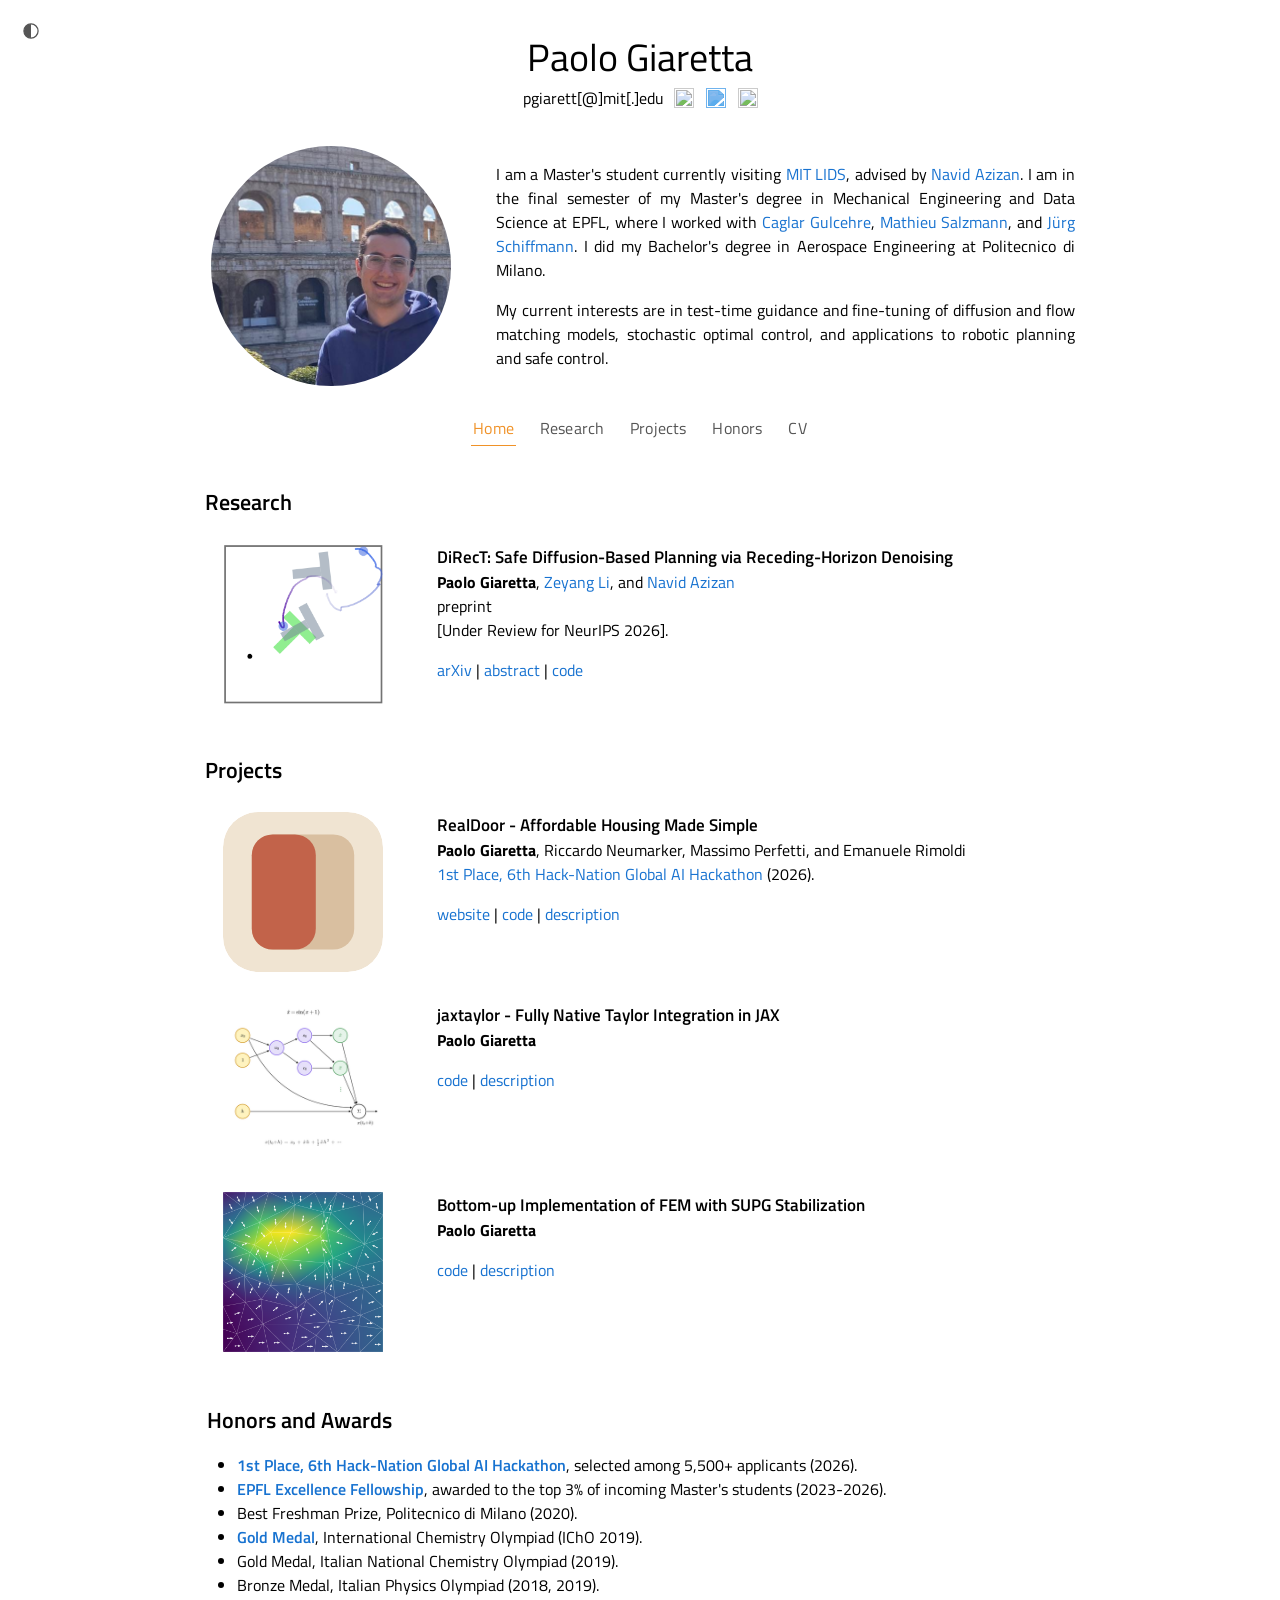
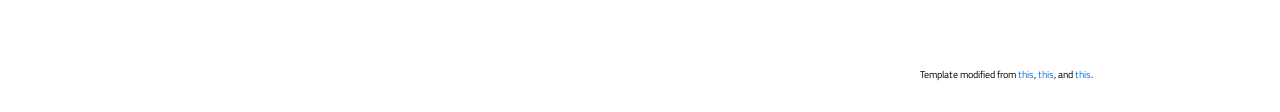
==== commit b4760f08: "Added dark theme; refactored folders for reaserch and projects" ====
--- a/index.html
+++ b/index.html
@@ -4,16 +4,33 @@
 <head>
   <meta name="generator" content="HTML Tidy for Linux/x86 (vers 11 February 2007), see www.w3.org">
   <link rel="icon" type="image/x-icon" href="images/hexagon.ico?v=2">
+  <script type="text/javascript">
+    // Apply the saved (or OS-preferred) theme before first paint to avoid a flash.
+    (function () {
+      var theme;
+      try { theme = localStorage.getItem('theme'); } catch (e) {}
+      if (theme !== 'light' && theme !== 'dark') {
+        theme = window.matchMedia && window.matchMedia('(prefers-color-scheme: dark)').matches ? 'dark' : 'light';
+      }
+      document.documentElement.setAttribute('data-theme', theme);
+    })();
+  </script>
   <script type="text/javascript" src="js/gtag.js"></script>
   <script type="text/javascript" src="js/hidebib.js"></script>
   <title>Paolo Giaretta</title>
   <meta http-equiv="Content-Type" content="text/html; charset=utf-8">
-  <link href="css/styles.css?v=2" rel="stylesheet" type="text/css">
+  <link href="css/styles.css?v=6" rel="stylesheet" type="text/css">
   <link href="css/narrow_main.css?v=2" rel="stylesheet" type="text/css">
   <link href='https://fonts.googleapis.com/css?family=Titillium+Web:400,600,400italic,600italic,300,300italic' rel='stylesheet' type='text/css'>
 </head>
 
 <body>
+<button id="theme-toggle" type="button" aria-label="Toggle dark mode" aria-pressed="false">
+  <svg viewBox="0 0 24 24" width="20" height="20" aria-hidden="true">
+    <circle cx="12" cy="12" r="8.5" fill="none" stroke="currentColor" stroke-width="1.5"/>
+    <path d="M12 3.5 a8.5 8.5 0 0 0 0 17 z" fill="currentColor"/>
+  </svg>
+</button>
 <table style="width:100%;max-width:950px;" border="0" align="center" cellspacing="0" cellpadding="20">
   <tr><td>
 
@@ -114,7 +131,7 @@
   <tr class="project-entry">
     <td class="project-media-cell" width="26%" valign="top" align="center">
       <a class="project-visual realdoor-visual" href="https://realdoor-boston.vercel.app/" target="_blank" aria-label="Visit the RealDoor website">
-        <img class="project-visual-image" src="images/realdoor-logo.svg?v=3" data-still-src="images/realdoor-logo.svg?v=3" data-hover-src="images/realdoor-demo-hover.gif?v=3" alt="RealDoor demo preview">
+        <img class="project-visual-image" src="projects/realdoor/realdoor-logo.svg" data-still-src="projects/realdoor/realdoor-logo.svg" data-hover-src="projects/realdoor/realdoor-demo-hover.gif" alt="RealDoor demo preview">
       </a>
     </td>
     <td class="project-copy-cell" width="74%" valign="top">
@@ -139,7 +156,7 @@
   <tr class="project-entry">
     <td class="project-media-cell" width="26%" valign="top" align="center">
       <a class="project-visual jaxtaylor-visual" href="https://github.com/GiarettaPaolo/jaxtaylor" target="_blank" aria-label="View the jaxtaylor repository on GitHub">
-        <img class="project-visual-image" src="images/jaxtaylor-graph.png" data-still-src="images/jaxtaylor-graph.png" data-hover-src="images/jaxtaylor-demo-hover.gif?v=2" alt="Taylor step computational graph for x' = sin(x+1)">
+        <img class="project-visual-image" src="projects/jaxtaylor/jaxtaylor-graph.png" data-still-src="projects/jaxtaylor/jaxtaylor-graph.png" data-hover-src="projects/jaxtaylor/jaxtaylor-demo-hover.gif" alt="Taylor step computational graph for x' = sin(x+1)">
       </a>
     </td>
     <td class="project-copy-cell" width="74%" valign="top">
@@ -159,7 +176,7 @@
   <tr class="project-entry">
     <td class="project-media-cell" width="26%" valign="top" align="center">
       <a class="project-visual river-pollution-visual" href="https://github.com/GiarettaPaolo/river-pollution" target="_blank" aria-label="View the river-pollution repository on GitHub">
-        <img class="project-visual-image" src="images/river-pollution-thumbnail.png" data-still-src="images/river-pollution-thumbnail.png" data-hover-src="images/river-pollution-pde-hover.png" alt="Finite element mesh with pollutant concentration field and velocity arrows">
+        <img class="project-visual-image" src="projects/river-pollution/river-pollution-thumbnail.png" data-still-src="projects/river-pollution/river-pollution-thumbnail.png" data-hover-src="projects/river-pollution/river-pollution-pde-hover.png" alt="Finite element mesh with pollutant concentration field and velocity arrows">
       </a>
     </td>
     <td class="project-copy-cell" width="74%" valign="top">
@@ -207,6 +224,7 @@
 
 <script src="js/project-preview.js?v=2"></script>
 <script src="js/navscroll.js"></script>
+<script src="js/theme.js"></script>
 </body>
 
 </html>
--- a/css/styles.css
+++ b/css/styles.css
@@ -1,10 +1,36 @@
 /* Design Credits: Jon Barron and Abhishek Kar and Saurabh Gupta*/
+  :root {
+    --bg: #ffffff;
+    --text: #000000;
+    --link: #1772d0;
+    --link-hover: #f09228;
+    --navbar-bg: rgba(255, 255, 255, 0.85);
+    --nav-link: #555555;
+    --media-bg: #f7f7f7;
+  }
+  [data-theme="dark"] {
+    --bg: #131a24;
+    --text: #d9dee6;
+    --link: #6db3f2;
+    --link-hover: #f0a04a;
+    --navbar-bg: rgba(19, 26, 36, 0.85);
+    --nav-link: #9aa5b5;
+    --media-bg: #1e2734;
+  }
+  html {
+    background-color: var(--bg);
+  }
+  body {
+    background-color: var(--bg);
+    color: var(--text);
+    transition: background-color .35s ease, color .35s ease;
+  }
   a {
-  color: #1772d0;
+  color: var(--link);
   text-decoration:none;
   }
   a:focus, a:hover {
-  color: #f09228;
+  color: var(--link-hover);
   text-decoration:none;
   }
   body,td,th {
@@ -38,11 +64,12 @@
     font-weight: 400
   }
   #navbar_outer {
-    padding: 7px;
-    border: 1px solid #e7e7e7;
-    border-left: none;
-    border-right: none;
-    background-color: white; /*#f3f3f3; */
+    padding: 5px;
+    border: none;
+    background-color: var(--navbar-bg);
+    -webkit-backdrop-filter: blur(8px);
+    backdrop-filter: blur(8px);
+    transition: background-color .35s ease;
     overflow: hidden;
     position: -webkit-sticky; /* Safari */
     position: sticky;
@@ -63,18 +90,24 @@
   }
   #navbar li a {
     display: block;
-    color: black; /*#666;*/
+    color: var(--nav-link);
     text-align: center;
-    padding: 5px;
-    margin: 0 0 0 10px;
+    padding: 5px 2px;
+    margin: 0 0 0 22px;
     text-decoration: none;
-    font-weight: 700;
+    font-weight: 500;
+    letter-spacing: 0.01em;
+    transition: color .2s ease;
+  }
+  #navbar li:first-child a {
+    margin-left: 0;
   }
   #navbar li a:hover {
-      color: #f09228;
-  }
-  .active {
-      border-bottom: 2px solid #f09228;
+      color: var(--link-hover);
+  }
+  #navbar li a.active {
+      color: var(--link-hover);
+      border-bottom: 1px solid var(--link-hover);
   }
   .ImageBorder
   {
@@ -105,7 +138,7 @@
       aspect-ratio: 1 / 1;
       margin: 0 auto;
       overflow: hidden;
-      background-color: #f7f7f7;
+      background-color: var(--media-bg);
   }
 
   .project-media-cell {
@@ -214,3 +247,42 @@
   opacity: 1;
   transform: translateY(-1px);
 }
+
+/* The GitHub and Scholar marks read poorly on dark backgrounds;
+   render them as a uniform light monochrome there */
+[data-theme="dark"] a[aria-label="GitHub"] .contact-icon,
+[data-theme="dark"] a[aria-label="Google Scholar"] .contact-icon {
+  filter: brightness(0) invert(0.9);
+}
+
+/* Theme toggle: a minimal half-filled circle that rotates on switch */
+#theme-toggle {
+  position: fixed;
+  top: 14px;
+  left: 14px;
+  z-index: 1000000;
+  width: 34px;
+  height: 34px;
+  padding: 0;
+  border: none;
+  background: none;
+  cursor: pointer;
+  color: var(--nav-link);
+  transition: color .2s ease;
+}
+#theme-toggle:hover {
+  color: var(--link-hover);
+}
+#theme-toggle:focus-visible {
+  outline: 2px solid var(--link-hover);
+  outline-offset: 2px;
+  border-radius: 50%;
+}
+#theme-toggle svg {
+  display: block;
+  margin: 0 auto;
+  transition: transform .45s ease;
+}
+[data-theme="dark"] #theme-toggle svg {
+  transform: rotate(180deg);
+}
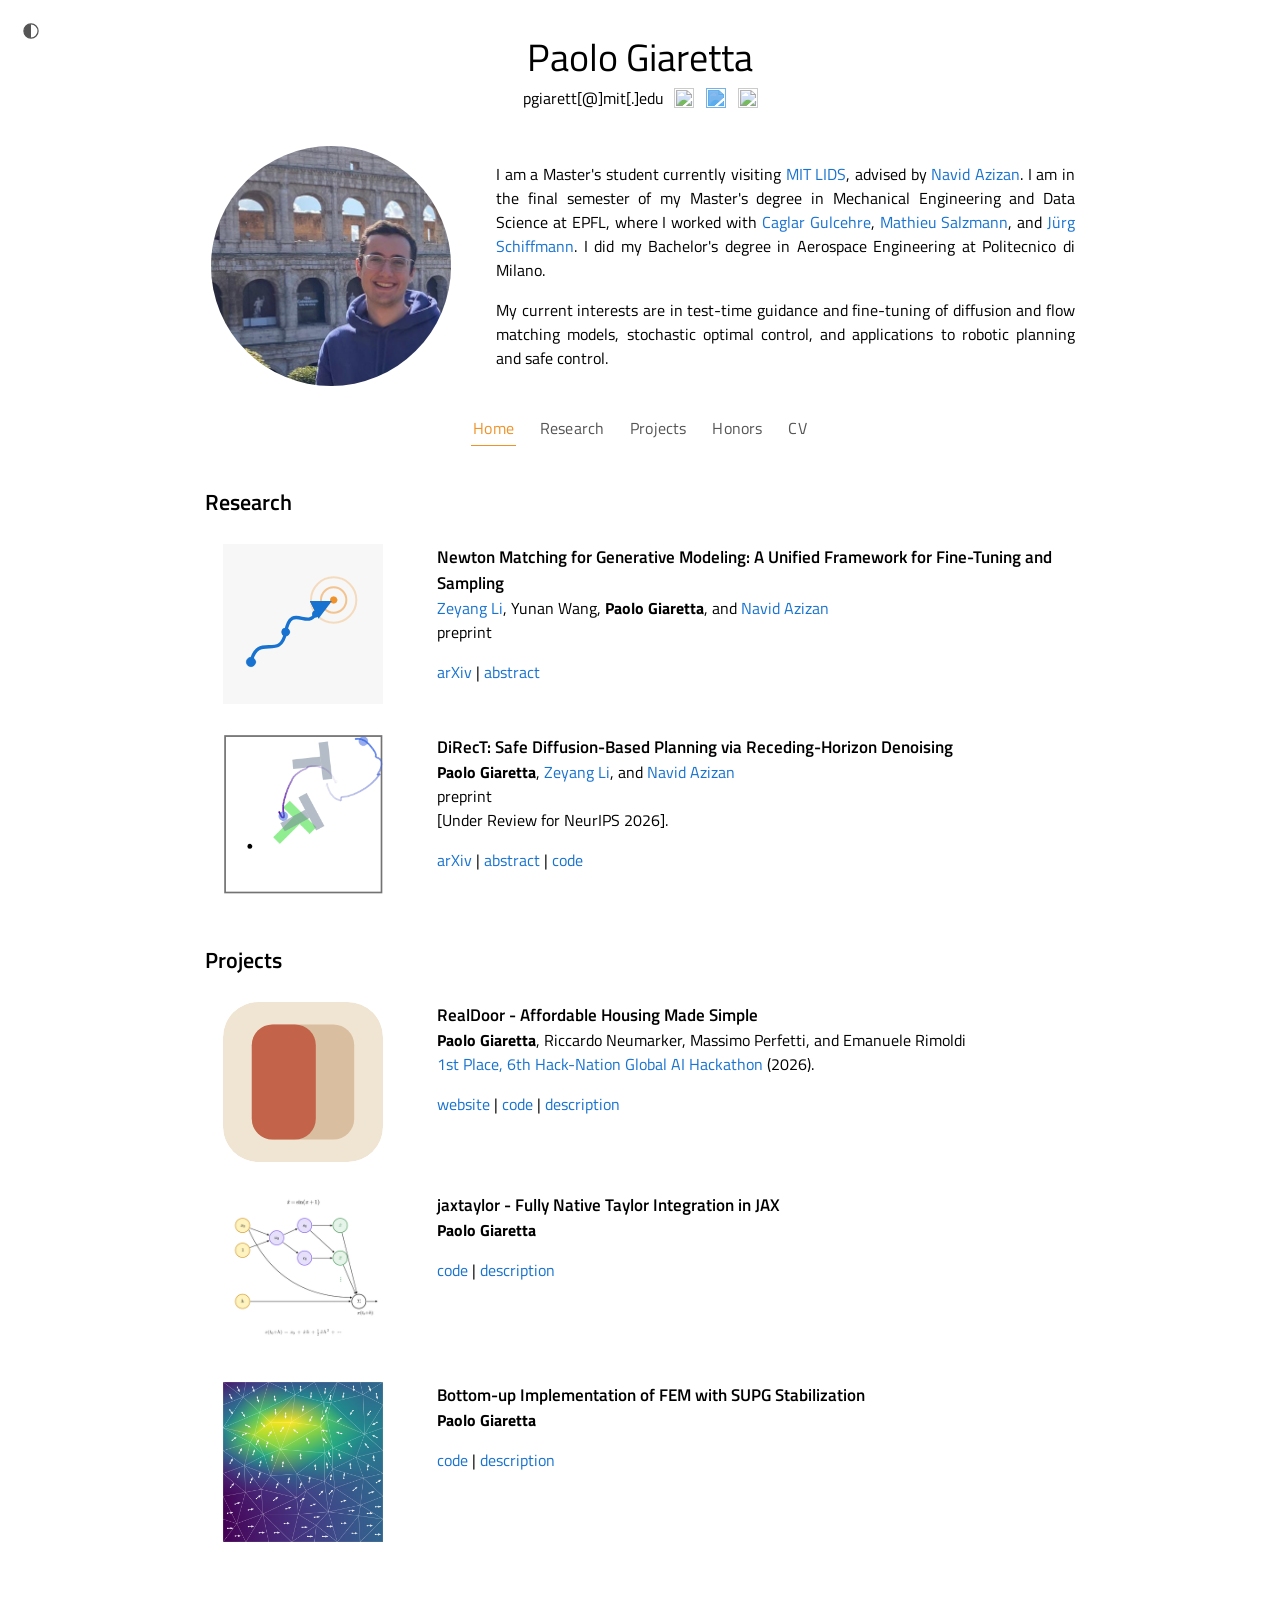
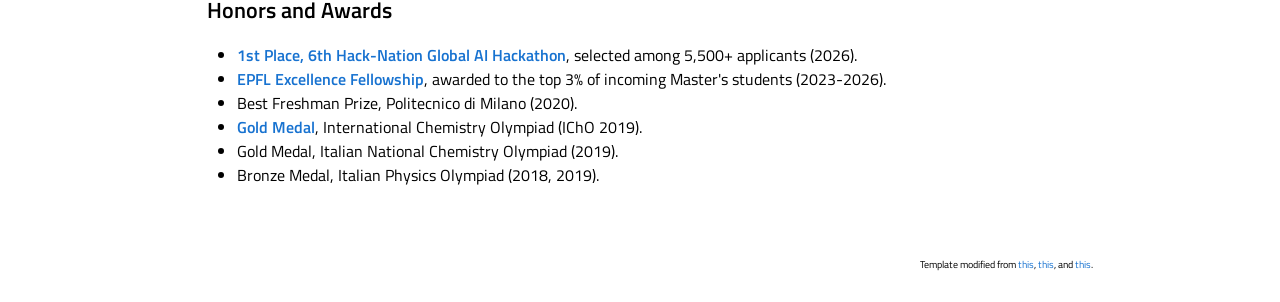
==== commit 072cdb10: "Add Newton Matching research entry" ====
--- a/index.html
+++ b/index.html
@@ -98,6 +98,27 @@
 <table width="100%" align="center" border="0" cellspacing="0" cellpadding="15">
   <tr class="project-entry">
     <td class="project-media-cell" width="26%" valign="top" align="center">
+      <a class="project-visual" href="https://arxiv.org/abs/2609.05727" target="_blank" aria-label="Read the Newton Matching paper on arXiv">
+        <img class="project-visual-image" src="research/newton-matching/newton-matching-placeholder.svg" alt="Placeholder illustration for Newton Matching showing iterative movement toward a target distribution">
+      </a>
+    </td>
+    <td class="project-copy-cell" width="74%" valign="top">
+      <p>
+        <heading id="NewtonMatching">Newton Matching for Generative Modeling: A Unified Framework for Fine-Tuning and Sampling</heading><br>
+        <a href="https://scholar.google.com/citations?hl=en&amp;user=gksmrPsAAAAJ&amp;inst=4757196112871156912" target="_blank">Zeyang Li</a>, Yunan Wang, <b>Paolo Giaretta</b>, and <a href="https://azizan.mit.edu/index.html" target="_blank">Navid Azizan</a><br>
+        preprint
+      </p>
+      <div class="paper" id="newton-matching">
+        <a href="https://arxiv.org/abs/2609.05727" target="_blank">arXiv</a> |
+        <a href="javascript:toggleblock('newton-matching_abs')">abstract</a>
+        <p align="justify">
+          <i id="newton-matching_abs" style="display:none;">We develop Newton Matching, a unified framework for fine-tuning and sampling in generative modeling. The target is &pi;&prop;&mu;e<sup>&tau;r</sup>, where r is the reward, &tau;&gt;0 the inverse temperature, and &mu; denotes the pretrained model's terminal density for fine-tuning or the constant 1 for sampling. We shift the paradigm from isolated losses to iterative optimization over canonical models: population minimizers of standard conditional matching for terminal densities. Under compatible smooth-realization assumptions, canonical velocities form a manifold diffeomorphic to the density manifold. Transporting the Fisher-Rao metric and mixture connection to this manifold, we show that the reverse-KL Hessian equals the metric, so the Newton direction coincides with the negative Fisher-Rao gradient. At terminal density &rho;, each stage takes a tangential step generated by the regularized reward r &minus; 1/&tau; log(&rho;/&mu;), followed by terminal-density-preserving canonicalization. This canonical retraction yields an exact finite-stepsize density characterization. For the ideal iteration, we prove strict reverse-KL descent away from the target for 0 &lt; &eta; &le; &tau;, global convergence under mild conditions, and local quadratic convergence for full steps (&eta;=&tau;). Covariance and gradient forms, each with forward or reverse regression-pair constructions, yield sample-wise tangential-update losses with the same population minimizer, without importance sampling or full-trajectory backpropagation. We develop approximate updates and define critical-point consistency as vanishing tangential displacement if and only if &rho;=&pi;. We recover representative methods as exact realizations, critical-point-consistent approximations, or objective-altering variants, enabling modular algorithm design. Our work advances the theory and algorithms of reinforcement learning for generative models.</i>
+        </p>
+      </div>
+    </td>
+  </tr>
+  <tr class="project-entry">
+    <td class="project-media-cell" width="26%" valign="top" align="center">
       <a class="project-visual" href="https://arxiv.org/abs/2606.15359" target="_blank" aria-label="DiRecT visual preview">
         <img class="project-visual-image" src="research/direct/direct-pusht-still.png" data-still-src="research/direct/direct-pusht-still.png" data-hover-src="research/direct/direct-pusht-hover.gif" alt="DiRecT Push-T rollout preview">
       </a>
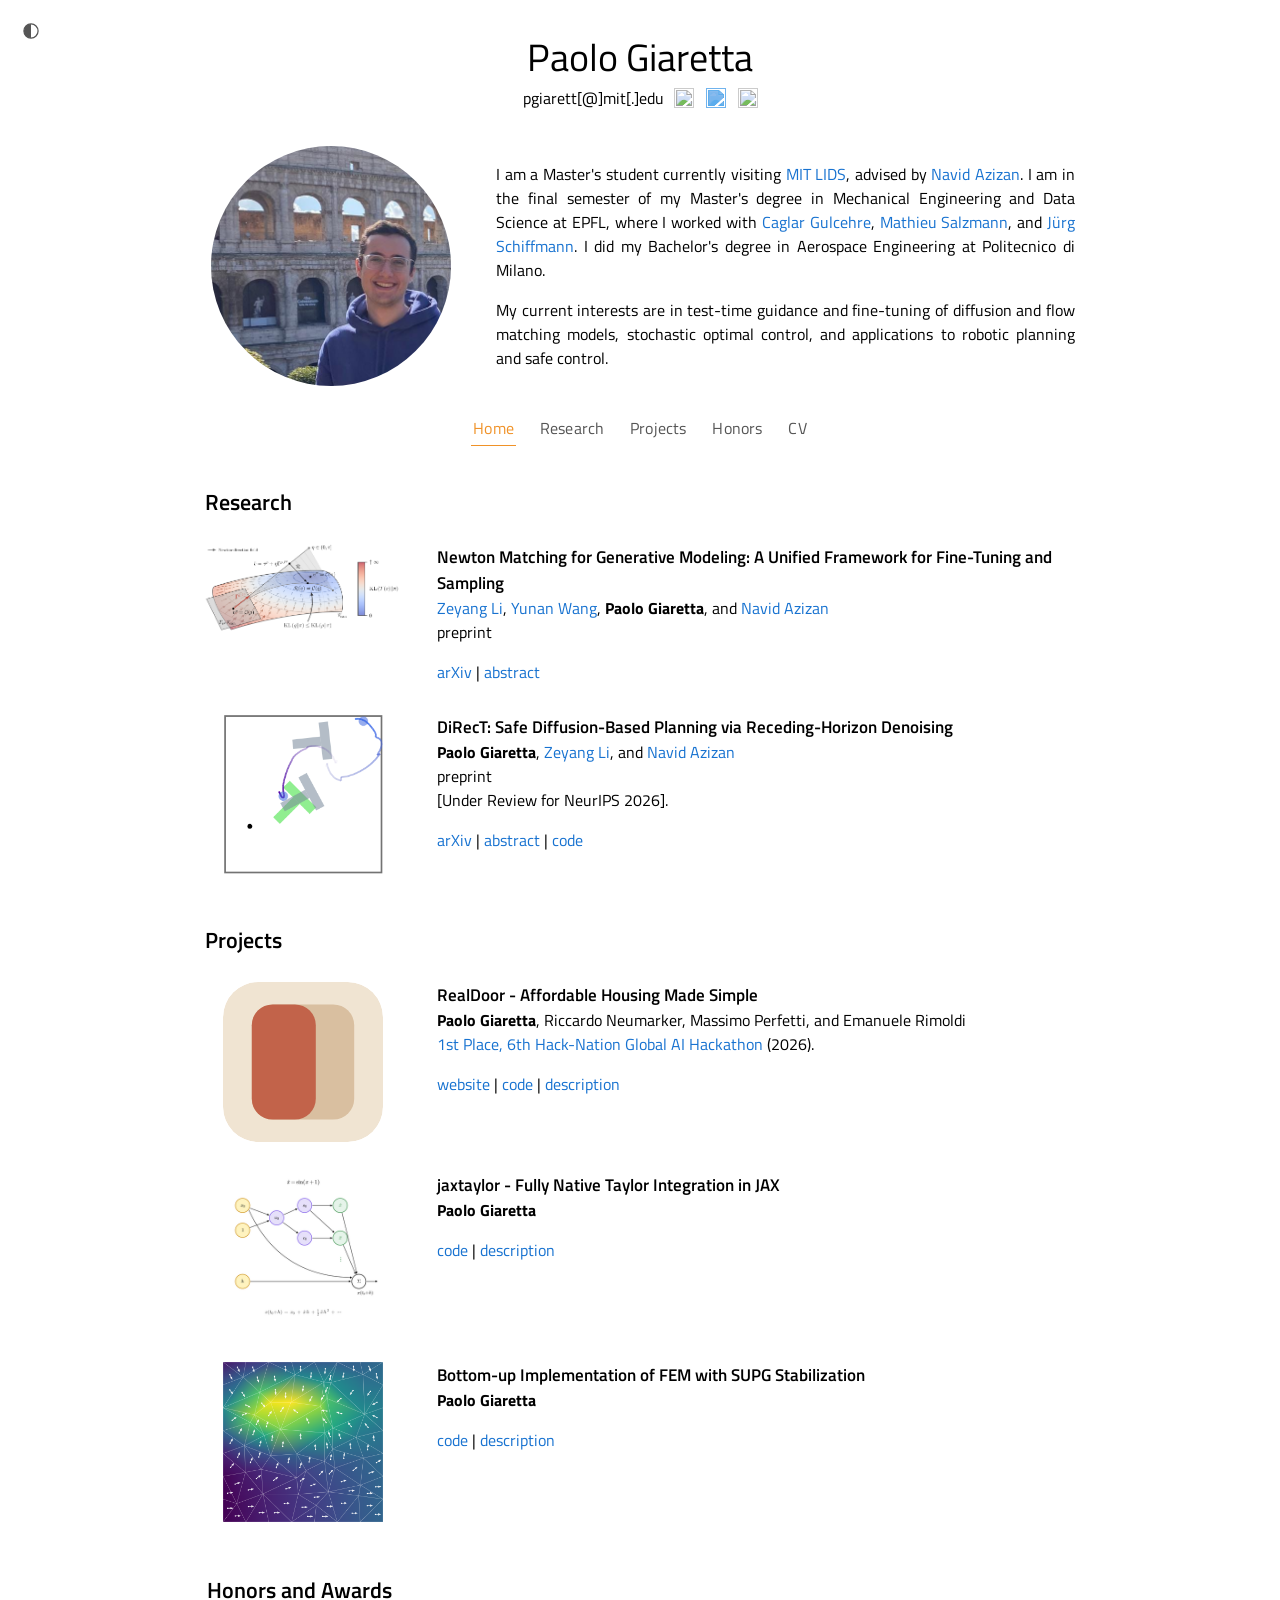
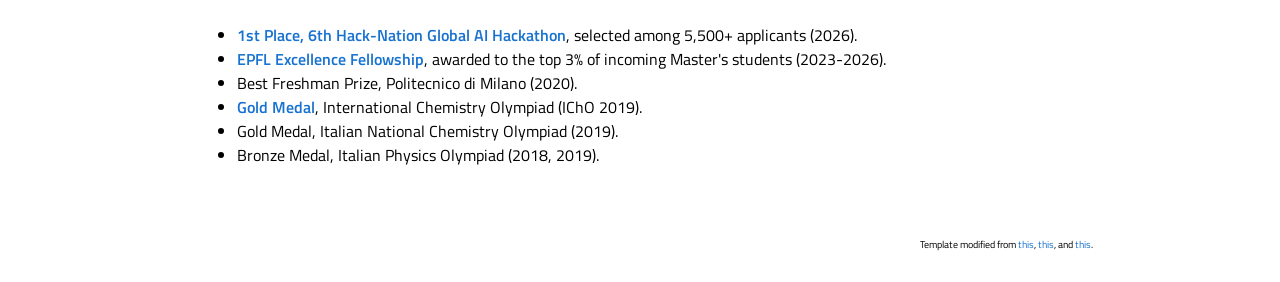
==== commit 3e6451d1: "Use labeled Newton Matching figure" ====
--- a/index.html
+++ b/index.html
@@ -19,8 +19,8 @@
   <script type="text/javascript" src="js/hidebib.js"></script>
   <title>Paolo Giaretta</title>
   <meta http-equiv="Content-Type" content="text/html; charset=utf-8">
-  <link href="css/styles.css?v=6" rel="stylesheet" type="text/css">
-  <link href="css/narrow_main.css?v=2" rel="stylesheet" type="text/css">
+  <link href="css/styles.css?v=7" rel="stylesheet" type="text/css">
+  <link href="css/narrow_main.css?v=3" rel="stylesheet" type="text/css">
   <link href='https://fonts.googleapis.com/css?family=Titillium+Web:400,600,400italic,600italic,300,300italic' rel='stylesheet' type='text/css'>
 </head>
 
@@ -98,21 +98,21 @@
 <table width="100%" align="center" border="0" cellspacing="0" cellpadding="15">
   <tr class="project-entry">
     <td class="project-media-cell" width="26%" valign="top" align="center">
-      <a class="project-visual" href="https://arxiv.org/abs/2609.05727" target="_blank" aria-label="Read the Newton Matching paper on arXiv">
-        <img class="project-visual-image" src="research/newton-matching/newton-matching-placeholder.svg" alt="Placeholder illustration for Newton Matching showing iterative movement toward a target distribution">
+      <a class="project-visual newton-matching-visual" href="https://arxiv.org/abs/2609.05727" target="_blank" aria-label="Read the Newton Matching paper on arXiv">
+        <img class="project-visual-image" src="research/newton-matching/newton-matching-step.png" data-still-src="research/newton-matching/newton-matching-step.png" data-hover-src="research/newton-matching/newton-matching-placeholder.svg" alt="One Newton Matching step on the canonical-model manifold, showing a Newton direction, canonical retraction, and decreasing KL divergence">
       </a>
     </td>
     <td class="project-copy-cell" width="74%" valign="top">
       <p>
         <heading id="NewtonMatching">Newton Matching for Generative Modeling: A Unified Framework for Fine-Tuning and Sampling</heading><br>
-        <a href="https://scholar.google.com/citations?hl=en&amp;user=gksmrPsAAAAJ&amp;inst=4757196112871156912" target="_blank">Zeyang Li</a>, Yunan Wang, <b>Paolo Giaretta</b>, and <a href="https://azizan.mit.edu/index.html" target="_blank">Navid Azizan</a><br>
+        <a href="https://scholar.google.com/citations?hl=en&amp;user=gksmrPsAAAAJ&amp;inst=4757196112871156912" target="_blank">Zeyang Li</a>, <a href="https://me.tsinghua.edu.cn/info/1003/2417.htm" target="_blank">Yunan Wang</a>, <b>Paolo Giaretta</b>, and <a href="https://azizan.mit.edu/index.html" target="_blank">Navid Azizan</a><br>
         preprint
       </p>
       <div class="paper" id="newton-matching">
         <a href="https://arxiv.org/abs/2609.05727" target="_blank">arXiv</a> |
         <a href="javascript:toggleblock('newton-matching_abs')">abstract</a>
         <p align="justify">
-          <i id="newton-matching_abs" style="display:none;">We develop Newton Matching, a unified framework for fine-tuning and sampling in generative modeling. The target is &pi;&prop;&mu;e<sup>&tau;r</sup>, where r is the reward, &tau;&gt;0 the inverse temperature, and &mu; denotes the pretrained model's terminal density for fine-tuning or the constant 1 for sampling. We shift the paradigm from isolated losses to iterative optimization over canonical models: population minimizers of standard conditional matching for terminal densities. Under compatible smooth-realization assumptions, canonical velocities form a manifold diffeomorphic to the density manifold. Transporting the Fisher-Rao metric and mixture connection to this manifold, we show that the reverse-KL Hessian equals the metric, so the Newton direction coincides with the negative Fisher-Rao gradient. At terminal density &rho;, each stage takes a tangential step generated by the regularized reward r &minus; 1/&tau; log(&rho;/&mu;), followed by terminal-density-preserving canonicalization. This canonical retraction yields an exact finite-stepsize density characterization. For the ideal iteration, we prove strict reverse-KL descent away from the target for 0 &lt; &eta; &le; &tau;, global convergence under mild conditions, and local quadratic convergence for full steps (&eta;=&tau;). Covariance and gradient forms, each with forward or reverse regression-pair constructions, yield sample-wise tangential-update losses with the same population minimizer, without importance sampling or full-trajectory backpropagation. We develop approximate updates and define critical-point consistency as vanishing tangential displacement if and only if &rho;=&pi;. We recover representative methods as exact realizations, critical-point-consistent approximations, or objective-altering variants, enabling modular algorithm design. Our work advances the theory and algorithms of reinforcement learning for generative models.</i>
+          <i id="newton-matching_abs" style="display:none;">We develop Newton Matching, a unified framework for fine-tuning and sampling in generative modeling. The target is &pi; &prop; &mu;&thinsp;e<sup>&tau;r</sup>, where r is the reward, &tau;&gt;0 the inverse temperature, and &mu; denotes the pretrained model's terminal density for fine-tuning or the constant 1 for sampling. We shift the paradigm from isolated losses to iterative optimization over canonical models: population minimizers of standard conditional matching for terminal densities. Under compatible smooth-realization assumptions, canonical velocities form a manifold diffeomorphic to the density manifold. Transporting the Fisher-Rao metric and mixture connection to this manifold, we show that the reverse-KL Hessian equals the metric, so the Newton direction coincides with the negative Fisher-Rao gradient. At terminal density &rho;, each stage takes a tangential step generated by the regularized reward r &minus; 1/&tau;&thinsp;log(&rho;/&mu;), followed by terminal-density-preserving canonicalization. This canonical retraction yields an exact finite-stepsize density characterization. For the ideal iteration, we prove strict reverse-KL descent away from the target for 0 &lt; &eta; &le; &tau;, global convergence under mild conditions, and local quadratic convergence for full steps (&eta;=&tau;). Covariance and gradient forms, each with forward or reverse regression-pair constructions, yield sample-wise tangential-update losses with the same population minimizer, without importance sampling or full-trajectory backpropagation. We develop approximate updates and define critical-point consistency as vanishing tangential displacement if and only if &rho;=&pi;. We recover representative methods as exact realizations, critical-point-consistent approximations, or objective-altering variants, enabling modular algorithm design. Our work advances the theory and algorithms of reinforcement learning for generative models.</i>
         </p>
       </div>
     </td>
--- a/css/styles.css
+++ b/css/styles.css
@@ -157,6 +157,17 @@
 
   .project-visual.jaxtaylor-visual {
       background-color: transparent;
+  }
+
+  .project-visual.newton-matching-visual {
+      width: 100%;
+      max-width: 200px;
+      aspect-ratio: 1753 / 788;
+      background-color: transparent;
+  }
+
+  .project-visual.newton-matching-visual .project-visual-image {
+      object-fit: contain;
   }
 
   .project-visual.river-pollution-visual {
--- a/css/narrow_main.css
+++ b/css/narrow_main.css
@@ -12,6 +12,9 @@
           width: 120px;
           min-width: 0;
           max-width: none;
+      }
+      .project-visual.newton-matching-visual {
+          width: 120px;
       }
       .project-visual-image {
           width: 100%;
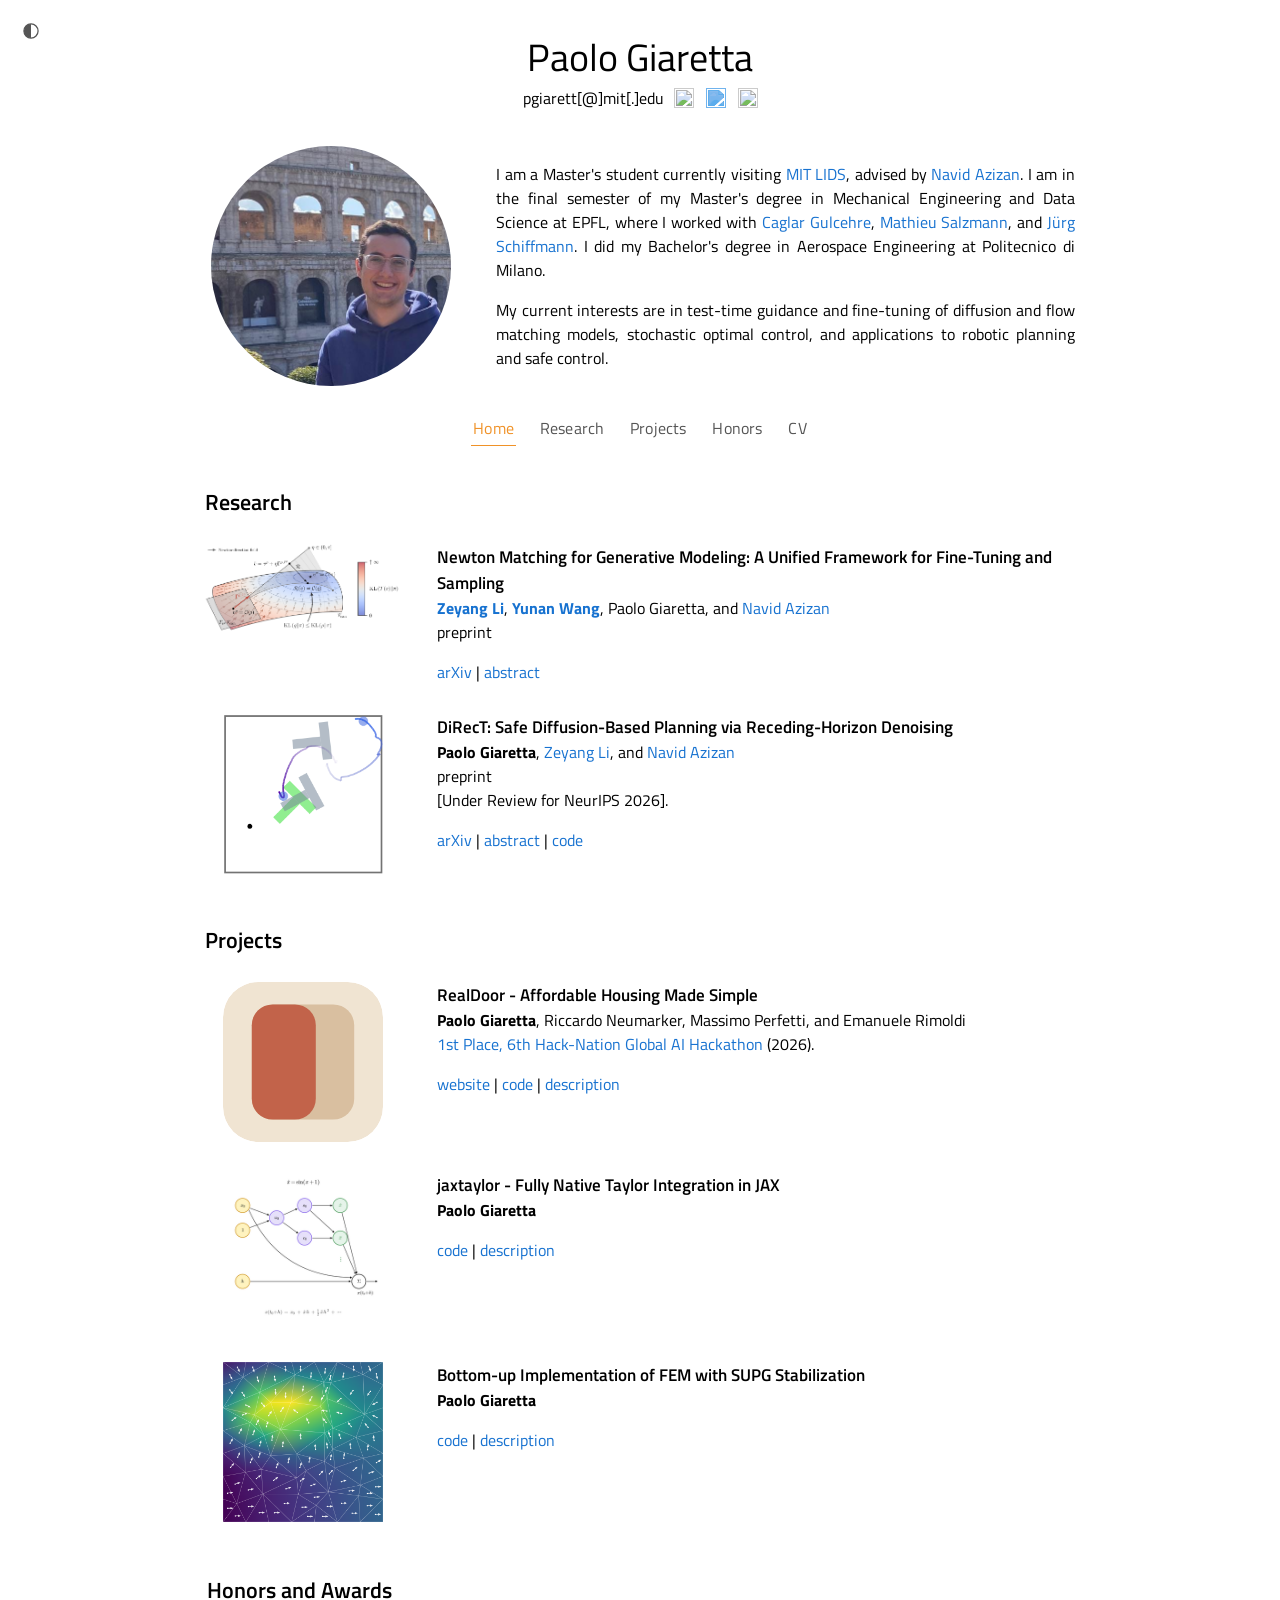
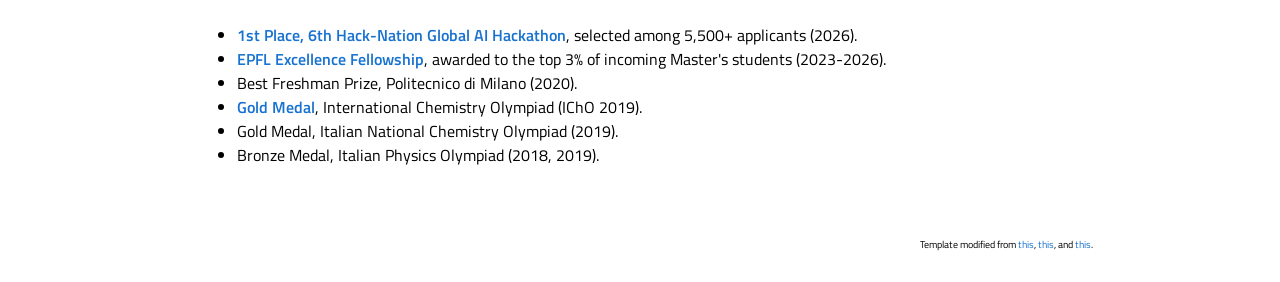
==== commit 42520e41: "Update Newton Matching hover and author emphasis" ====
--- a/index.html
+++ b/index.html
@@ -99,13 +99,13 @@
   <tr class="project-entry">
     <td class="project-media-cell" width="26%" valign="top" align="center">
       <a class="project-visual newton-matching-visual" href="https://arxiv.org/abs/2609.05727" target="_blank" aria-label="Read the Newton Matching paper on arXiv">
-        <img class="project-visual-image" src="research/newton-matching/newton-matching-step.png" data-still-src="research/newton-matching/newton-matching-step.png" data-hover-src="research/newton-matching/newton-matching-placeholder.svg" alt="One Newton Matching step on the canonical-model manifold, showing a Newton direction, canonical retraction, and decreasing KL divergence">
+        <img class="project-visual-image" src="research/newton-matching/newton-matching-step.png" data-still-src="research/newton-matching/newton-matching-step.png" data-hover-src="research/newton-matching/newton-matching-paths.png" alt="One Newton Matching step on the canonical-model manifold, showing a Newton direction, canonical retraction, and decreasing KL divergence">
       </a>
     </td>
     <td class="project-copy-cell" width="74%" valign="top">
       <p>
         <heading id="NewtonMatching">Newton Matching for Generative Modeling: A Unified Framework for Fine-Tuning and Sampling</heading><br>
-        <a href="https://scholar.google.com/citations?hl=en&amp;user=gksmrPsAAAAJ&amp;inst=4757196112871156912" target="_blank">Zeyang Li</a>, <a href="https://me.tsinghua.edu.cn/info/1003/2417.htm" target="_blank">Yunan Wang</a>, <b>Paolo Giaretta</b>, and <a href="https://azizan.mit.edu/index.html" target="_blank">Navid Azizan</a><br>
+        <b><a href="https://scholar.google.com/citations?hl=en&amp;user=gksmrPsAAAAJ&amp;inst=4757196112871156912" target="_blank">Zeyang Li</a></b>, <b><a href="https://me.tsinghua.edu.cn/info/1003/2417.htm" target="_blank">Yunan Wang</a></b>, Paolo Giaretta, and <a href="https://azizan.mit.edu/index.html" target="_blank">Navid Azizan</a><br>
         preprint
       </p>
       <div class="paper" id="newton-matching">
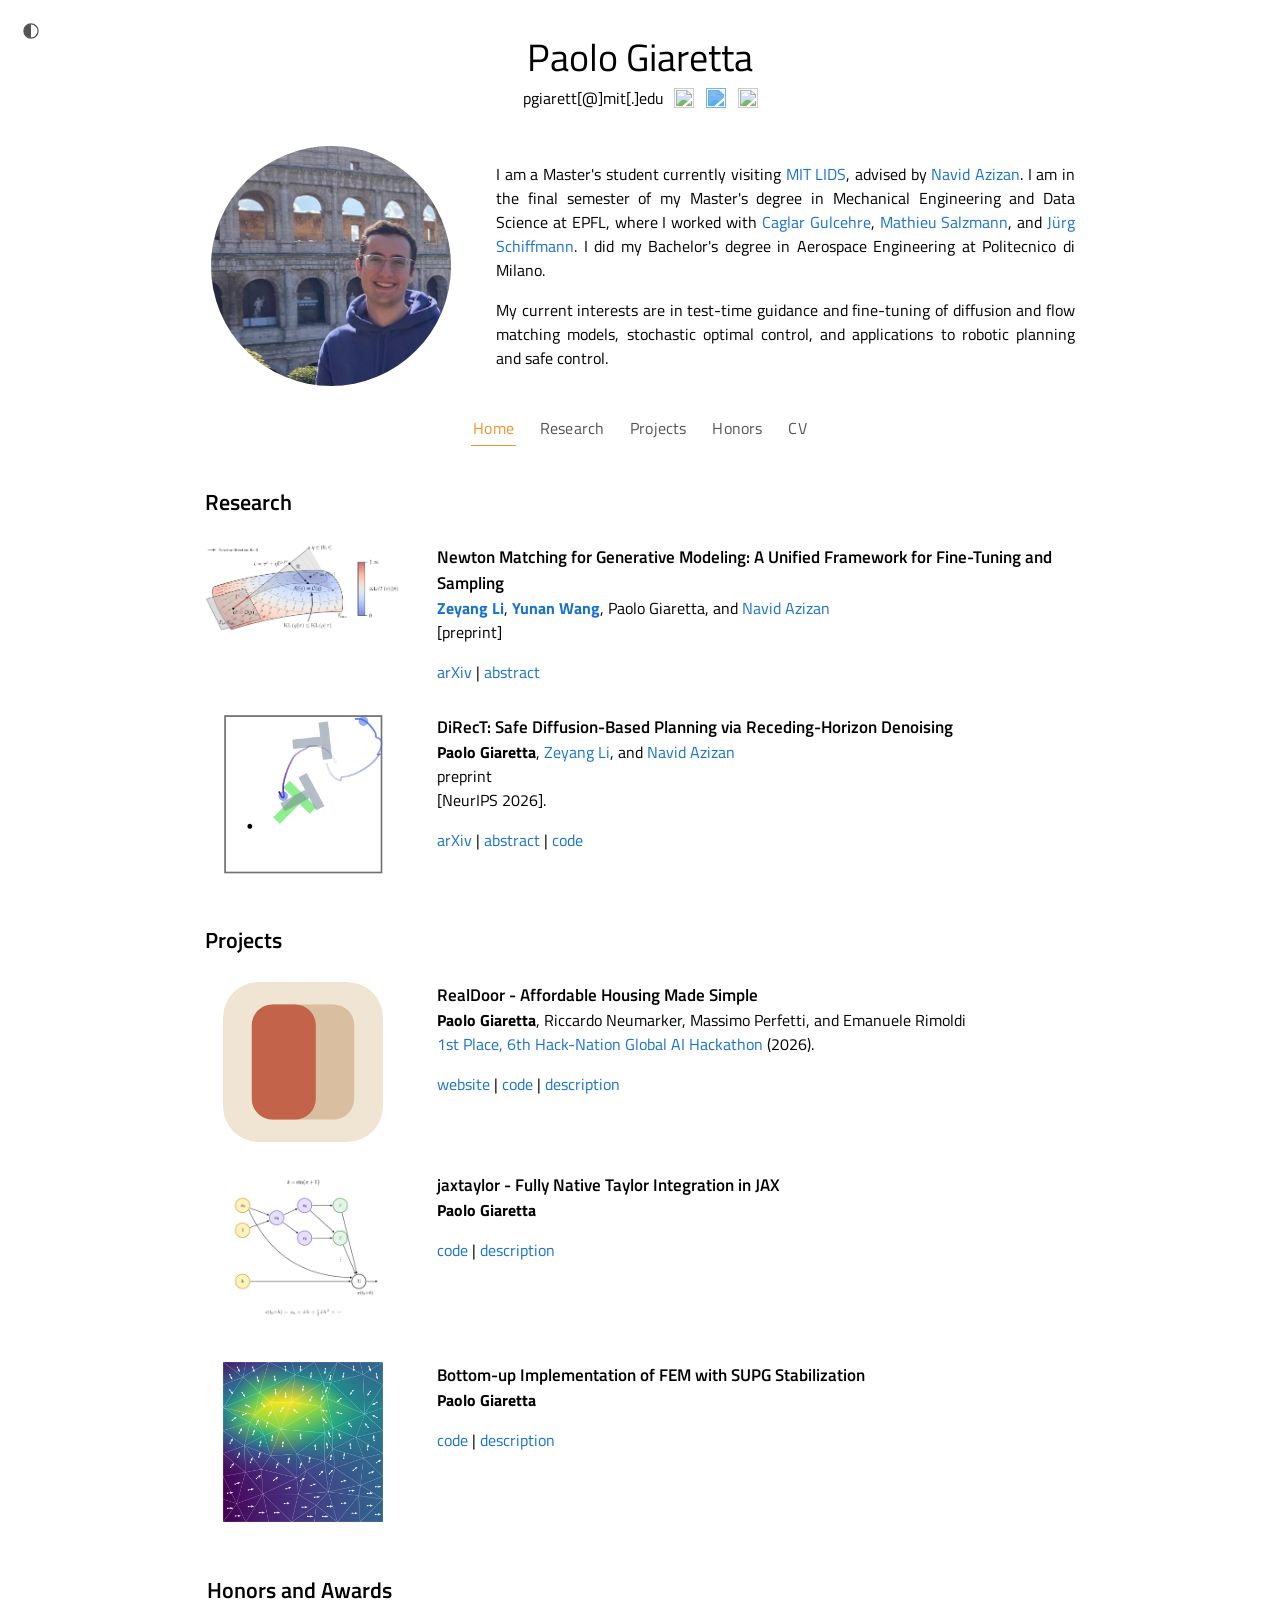
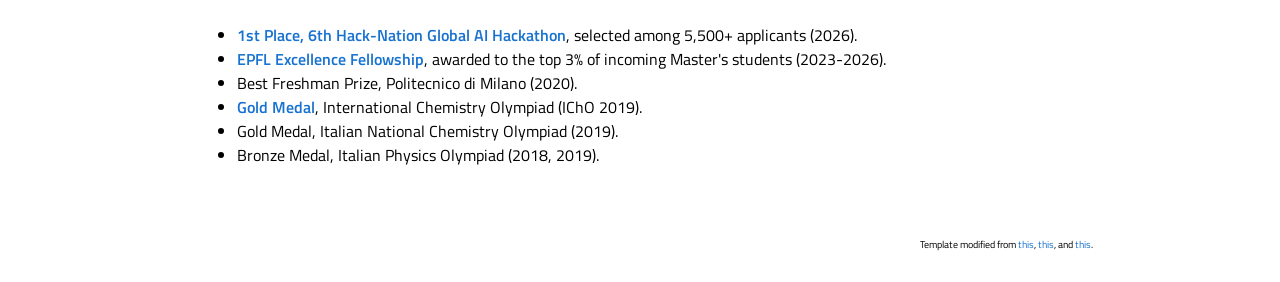
==== commit 719ec0fb: "Added NeurIPS acceptance" ====
--- a/index.html
+++ b/index.html
@@ -106,7 +106,7 @@
       <p>
         <heading id="NewtonMatching">Newton Matching for Generative Modeling: A Unified Framework for Fine-Tuning and Sampling</heading><br>
         <b><a href="https://scholar.google.com/citations?hl=en&amp;user=gksmrPsAAAAJ&amp;inst=4757196112871156912" target="_blank">Zeyang Li</a></b>, <b><a href="https://me.tsinghua.edu.cn/info/1003/2417.htm" target="_blank">Yunan Wang</a></b>, Paolo Giaretta, and <a href="https://azizan.mit.edu/index.html" target="_blank">Navid Azizan</a><br>
-        preprint
+        [preprint]
       </p>
       <div class="paper" id="newton-matching">
         <a href="https://arxiv.org/abs/2609.05727" target="_blank">arXiv</a> |
@@ -128,7 +128,7 @@
         <heading id="DiRecT">DiRecT: Safe Diffusion-Based Planning via Receding-Horizon Denoising</heading><br>
         <b>Paolo Giaretta</b>, <a href="https://scholar.google.com/citations?hl=en&amp;user=gksmrPsAAAAJ&amp;inst=4757196112871156912" target="_blank">Zeyang Li</a>, and <a href="https://azizan.mit.edu/index.html" target="_blank">Navid Azizan</a><br>
         preprint<br>
-        [Under Review for NeurIPS 2026].
+        [NeurIPS 2026].
       </p>
       <div class="paper" id="direct">
         <a href="https://arxiv.org/abs/2606.15359" target="_blank">arXiv</a> |
